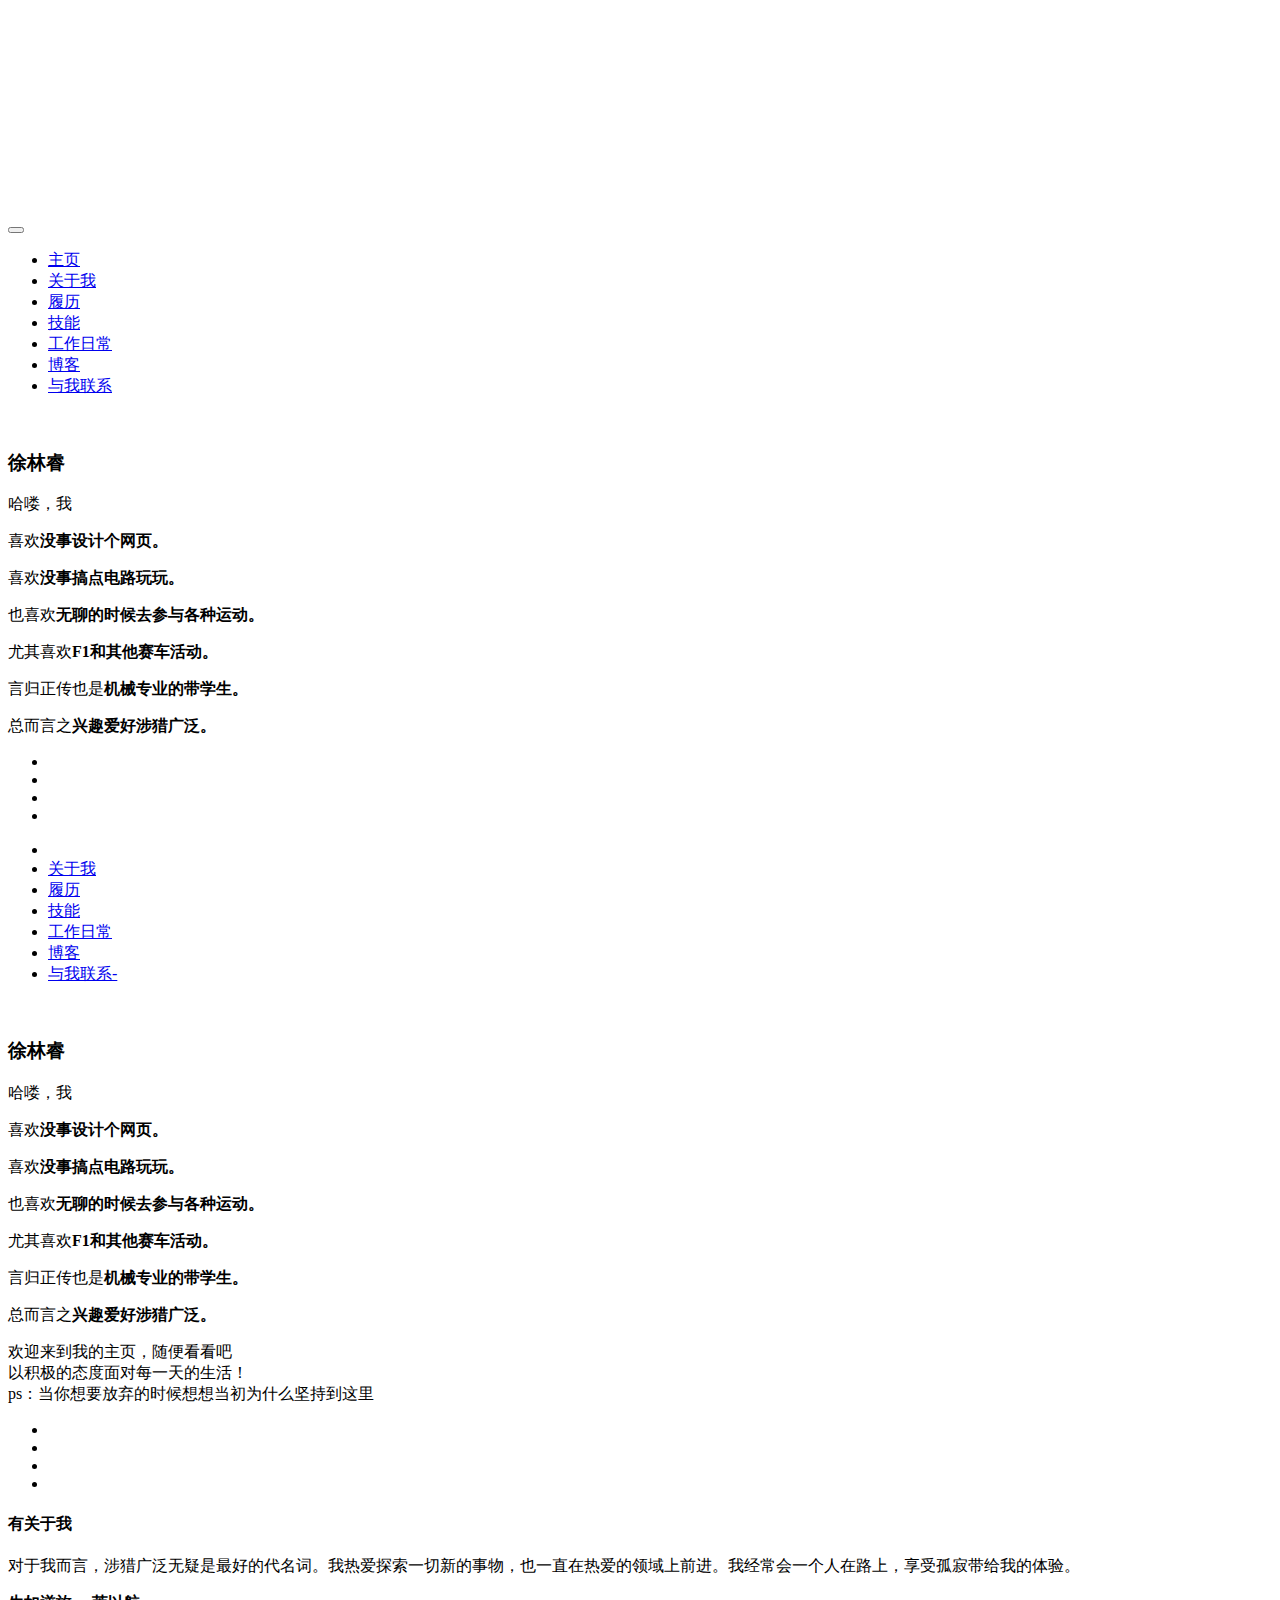
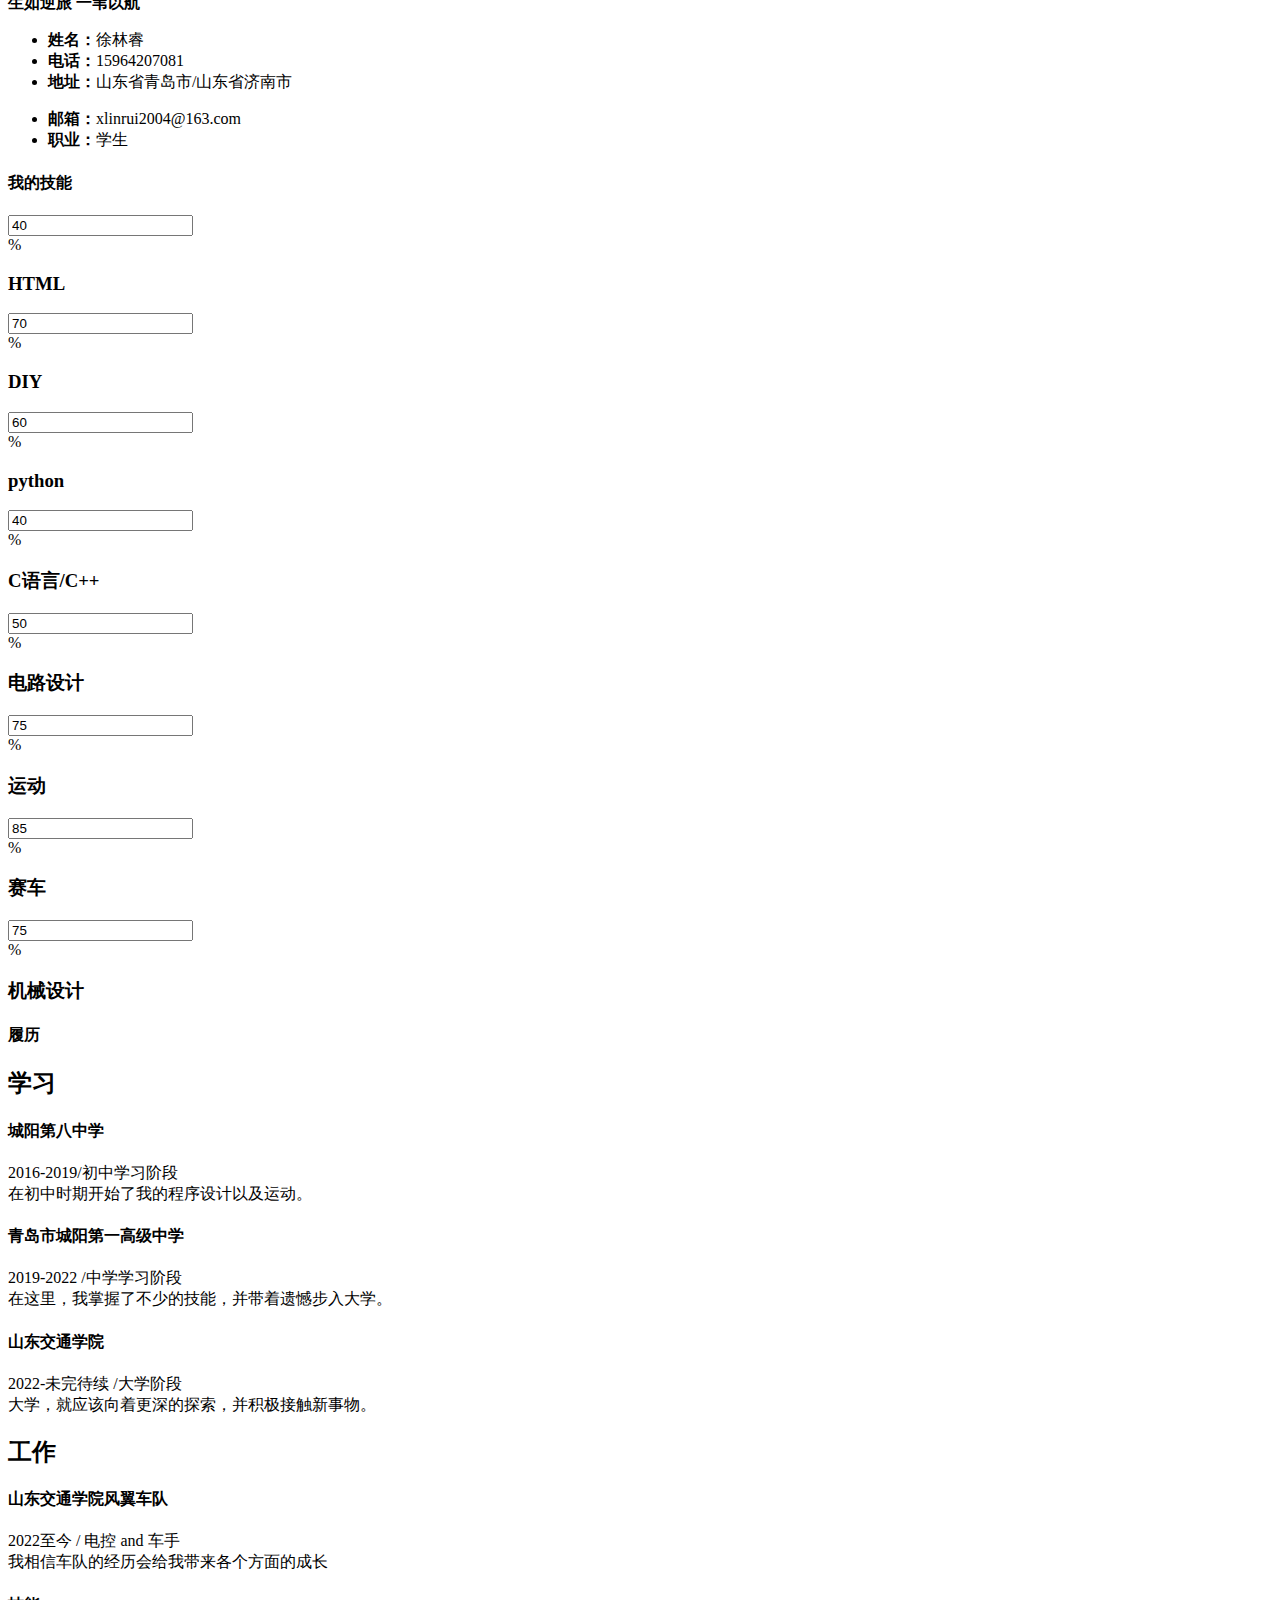
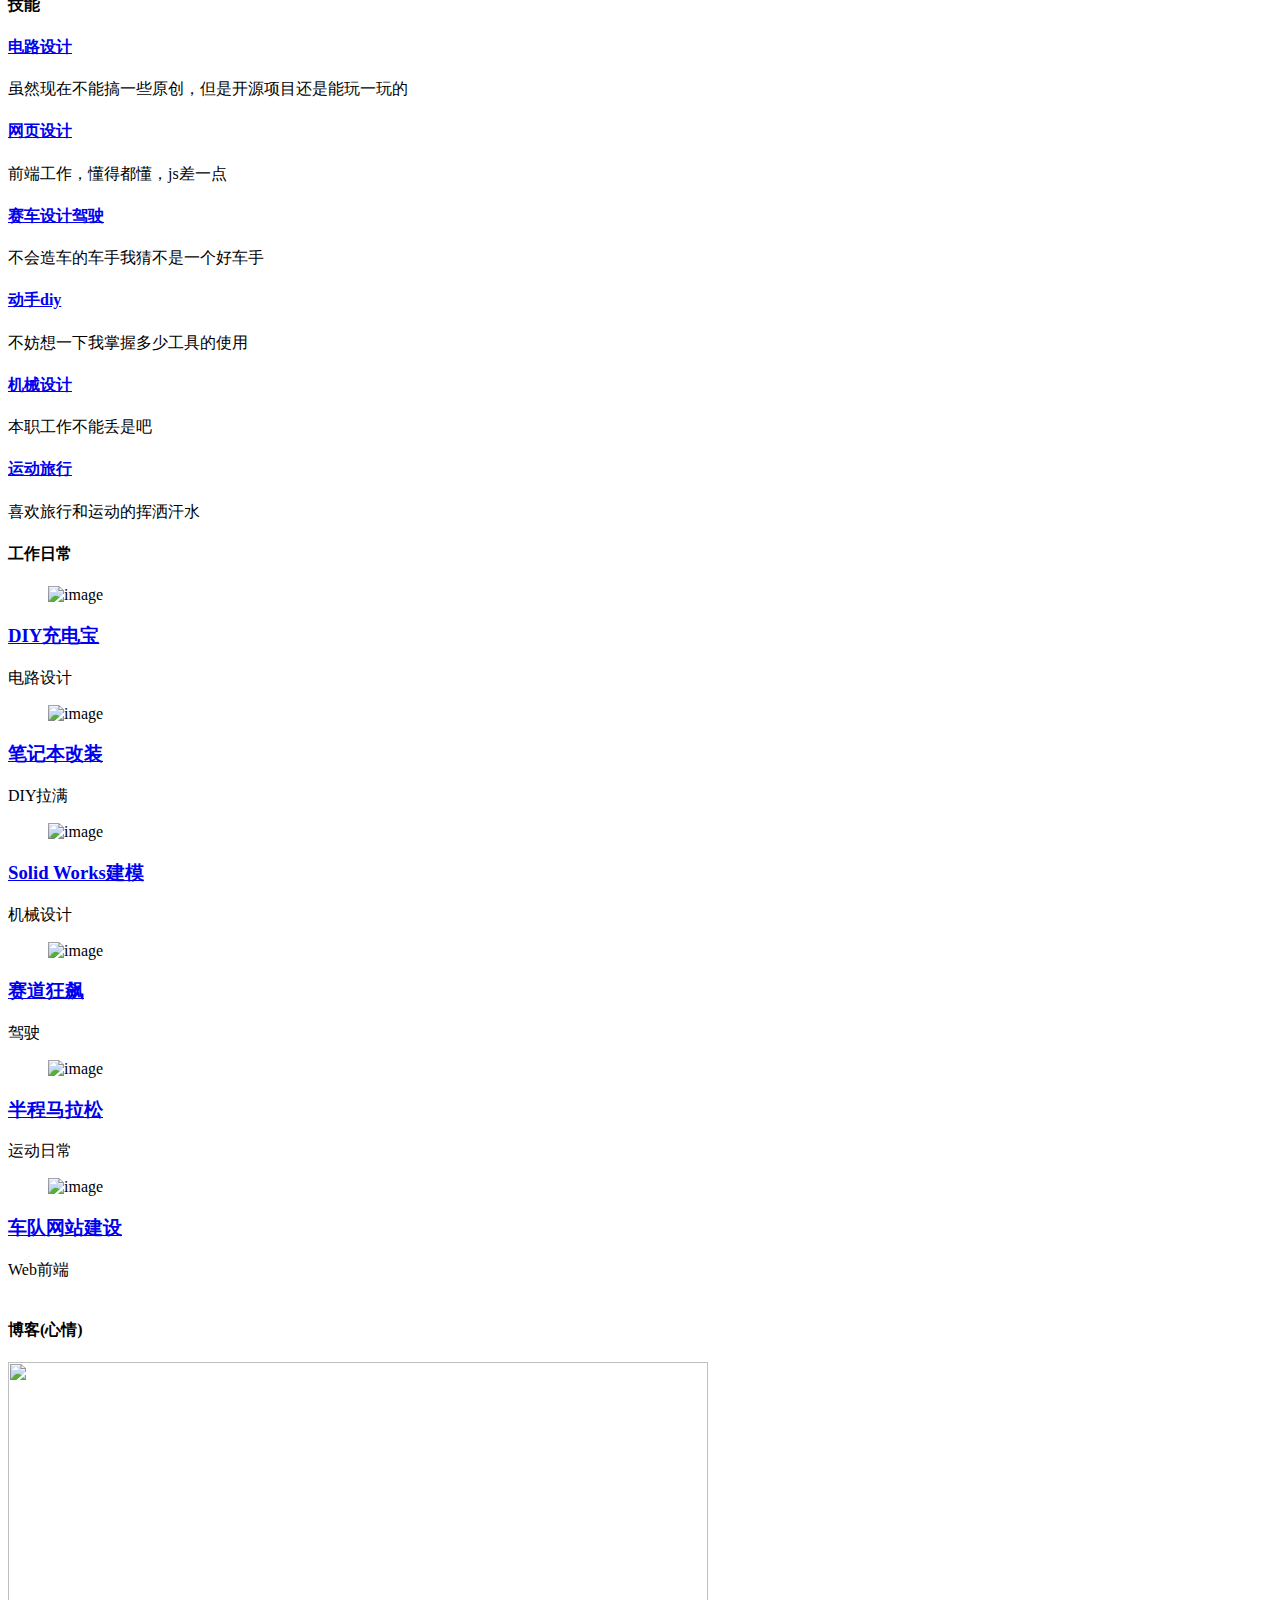
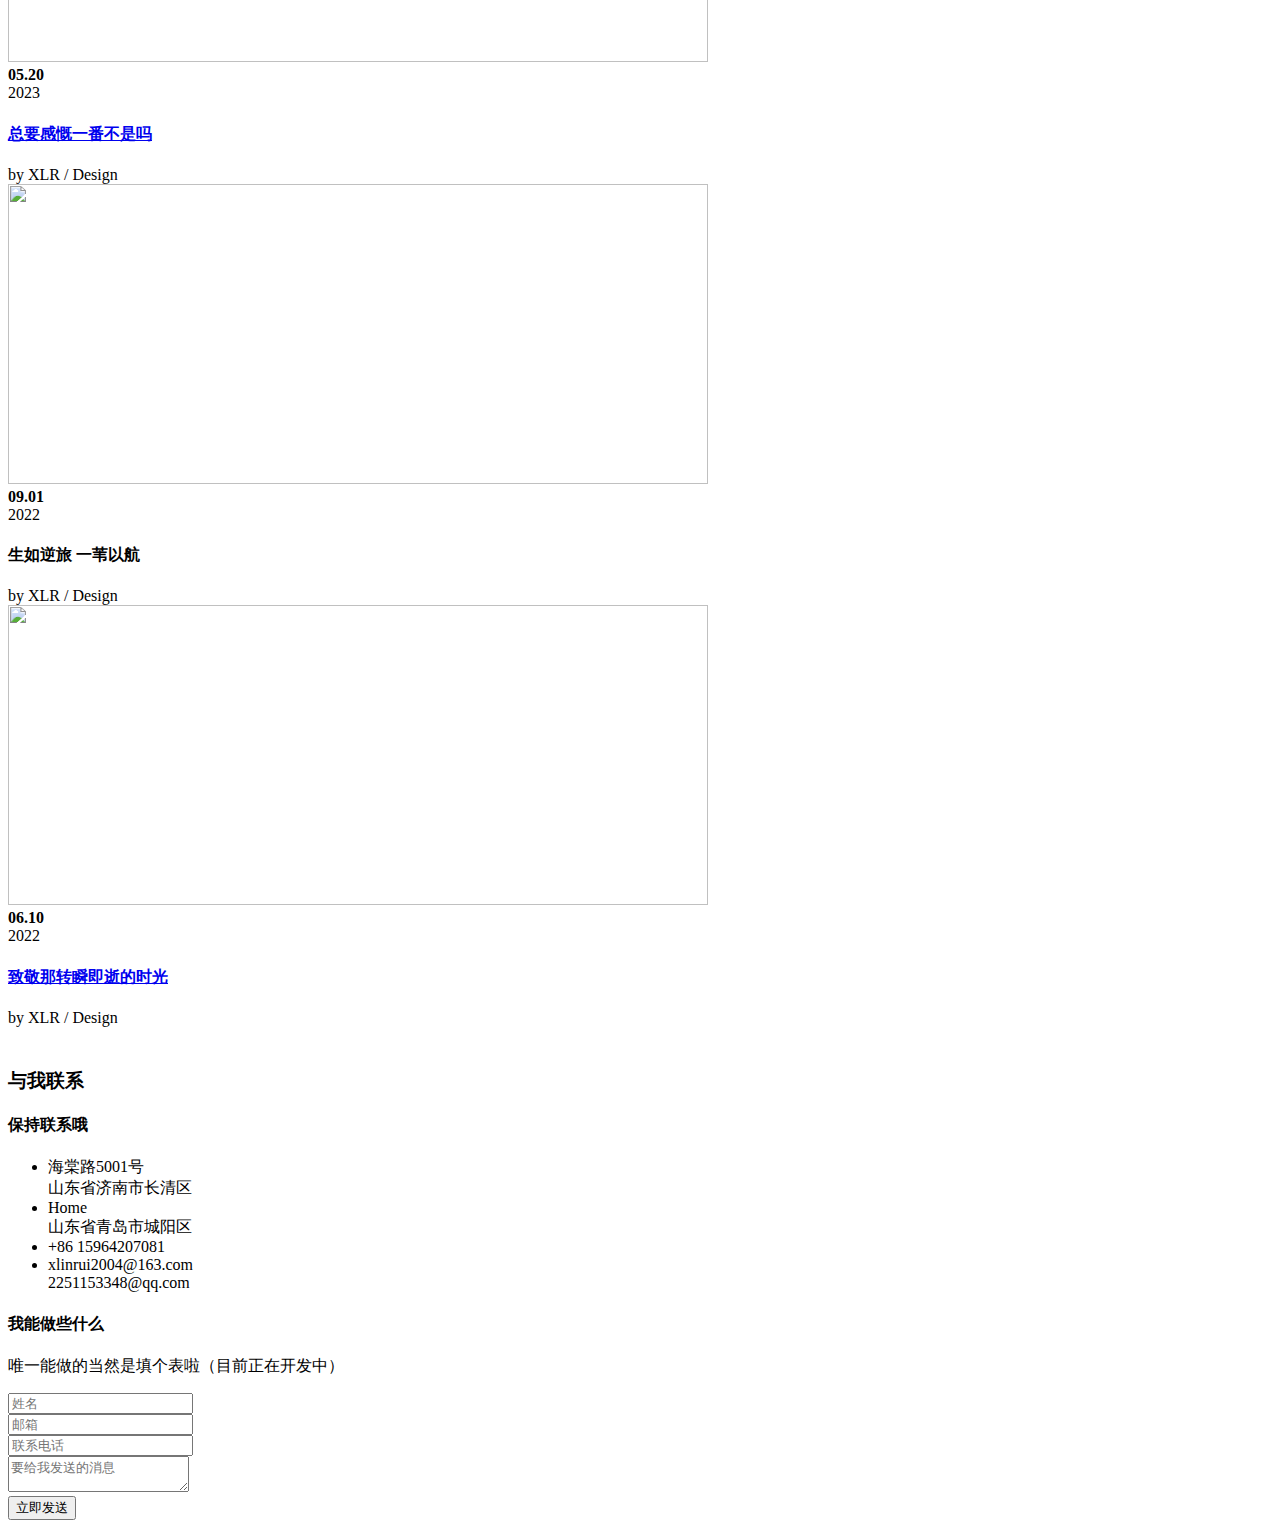
==== index.html @ 04014393 "Add files via upload" ====
<!DOCTYPE html><!--定义文件类型-->
<html lang="en">
<head>
<meta charset="utf-8">
<title>Welcome</title>
<!-- Stylesheets -->
<link href="css/bootstrap.css" rel="stylesheet">
<link href="css/style.css" rel="stylesheet">
<link href="css/responsive.css" rel="stylesheet">

<!--Favicon-->
<link rel="shortcut icon" href="images/favicon.png" type="image/x-icon">
<link rel="icon" href="images/favicon.png" type="image/x-icon">
<!-- Responsive -->
<meta http-equiv="X-UA-Compatible" content="IE=edge">
<meta name="viewport" content="width=device-width, initial-scale=1.0, maximum-scale=1.0, user-scalable=0">
<!--[if lt IE 9]><script src="js/html5shiv.js"></script><![endif]-->
<!--[if lt IE 9]><script src="js/respond.js"></script><![endif]-->
</head>

<body>

<div class="page-wrapper default-version">
 	
    <!-- Preloader -->
    <div class="preloader"></div>

    <div class="page-background">
        <div class="image-1"><img src="images/icons/shape/icon-1.png" alt=""></div>
        <div class="image-7"><img src="images/icons/shape/icon-7.png" alt=""></div>
        <canvas id="canvas"></canvas>
    </div>
    
    <!-- Mobile menu -->
    <div class="mobile-menu">
        <div class="container">
            <!--Nav Outer-->
            <div class="nav-outer clearfix">
                <div class="logo"><a href="index.html"><img src="images/logo.png" alt=""></a></div>
                <!-- Main Menu -->
                <nav class="main-menu">
                    <div class="navbar-header">
                        <!-- Toggle Button -->      
                        <button type="button" class="navbar-toggle" data-toggle="collapse" data-target=".navbar-collapse">
                            <span class="icon-bar"></span>
                            <span class="icon-bar"></span>
                            <span class="icon-bar"></span>
                        </button>
                    </div>
                    
                    <div class="navbar-collapse collapse scroll-nav clearfix">
                        <ul class="navigation clearfix">
                            
                            <li class="current"><a href="#home">主页</a></li>
                            <li><a href="#about">关于我</a></li>
                            <li><a href="#resume">履历</a></li>
                            <li><a href="#services">技能</a></li>
                            <li><a href="#work">工作日常</a></li>
                            <li><a href="#blog">博客</a></li>
                            <li><a href="#contact">与我联系</a></li>

                         </ul>
                    </div>
                </nav>
                <!-- Main Menu End-->                        
            </div>
            <!--Nav Outer End-->            
        </div>
    </div>
 	
    <div class="card-outer">
        <div class="scroll-box">
            <div class="container" data-animation-in="fadeInLeft" data-animation-out="fadeOutLeft">
                <div class="card-wrapper">
                    <div class="author-info" style="background-image:url(images/background/3.jpg)">
                        <div class="image"><img src="images/resource/user.jpg" alt=""></div>
                        <div class="author">
                            <h3>徐林睿</h3>
                            <div class="designation">
                                哈喽，我
                                <div class="typing-title">
                                    <p>喜欢<strong>没事设计个网页。</strong></p>
                                    <p>喜欢<strong>没事搞点电路玩玩。</strong></p>
                                    <p>也喜欢<strong>无聊的时候去参与各种运动。</strong></p>
									<p>尤其喜欢<strong>F1和其他赛车活动。</strong></p>
									<p>言归正传也是<strong>机械专业的带学生。</strong></p>
									<p>总而言之<strong>兴趣爱好涉猎广泛。</strong></p>
                                </div>
                                <span class="typed-title"></span>
                            </div>
                        </div>
                        <div class="link-btn"><!--按钮-->
                            <!--按钮<a href="https://www.soujiz.com/" class="theme-btn btn-style-one">Download CV</a>-->
                        </div>
                        <ul class="social-icon-two">
							<li><a href="images/QRcode/qq.png"><img src="images/icons/qq.svg" alt=""></a></li>
                            <li><a href="images/QRcode/wechat.jpg"><img src="images/icons/wechat.svg" alt=""></a></li>
                            <li><a href="https://www.zhihu.com/people/a22511"><img src="images/icons/zhihu.svg" alt=""></a></li>
                            <li><a href="https://space.bilibili.com/385646915"><img src="images/icons/bili.svg" alt=""></a></li>
                        </ul>
                    </div>
                    <div class="card-inner-box">
                        <header class="header wow fadeInLeft" data-wow-duration="1.5s">
                            <ul class="main-menu">
                                <li class="active home"><a class="logo" href="#home"><img src="images/logo.png" alt=""></a></li>
                                <li><a href="#about"><i class="flaticon-social"></i>关于我</a></li>
                                <li><a href="#resume"><i class="flaticon-curriculum"></i>履历</a></li>
                                <li><a href="#services"><i class="flaticon-layers-1"></i>技能</a></li>
                                <li><a href="#work"><i class="flaticon-tools"></i>工作日常</a></li>
                                <li><a href="#blog"><i class="flaticon-blog"></i>博客</a></li>
                                <li><a href="#contact"><i class="flaticon-send-mail"></i>与我联系-</a></li>
                            </ul>
                        </header>

                        <!-- 第一页 -->
                        <div class="card-home card-item active" id="home" style="background-image:url(images/background/1.jpg)">

                            <div class="card-inner wow fadeInUp" data-wow-duration="2s">
                                <div class="image"><img src="images/resource/user.jpg" alt=""></div>
                                <div class="author">
                                    <h3>徐林睿</h3><!--姓名-->
                                    <div class="designation">
                                        哈喽，我
                                        <div class="typing-title"><!--第一页的显示形式：一个个显示后再删除显示下一个，循环播放-->
                                            <p>喜欢<strong>没事设计个网页。</strong></p>
                                    		<p>喜欢<strong>没事搞点电路玩玩。</strong></p>
                                    		<p>也喜欢<strong>无聊的时候去参与各种运动。</strong></p>
											<p>尤其喜欢<strong>F1和其他赛车活动。</strong></p>
											<p>言归正传也是<strong>机械专业的带学生。</strong></p>
											<p>总而言之<strong>兴趣爱好涉猎广泛。</strong></p>
                                        </div>
                                        <span class="typed-title"></span>
                                    </div>
                                </div>
                                <div class="text">欢迎来到我的主页，随便看看吧</div><!--主页显示的内容-->
								<div class="text">以积极的态度面对每一天的生活！<br>ps：当你想要放弃的时候想想当初为什么坚持到这里</div><!--主页显示的内容-->
                                <div class="link-btn"><!--俩按钮-->
                                    <!--<a href="#" class="theme-btn btn-style-one">Download CV</a>-->
                                    <!--<a href="#" class="theme-btn btn-style-two">Hire Me</a>--><!--需要的时候再放出来-->
                                </div>
                                <ul class="social-icon-two">
                                    <li><a href="images/QRcode/qq.png"><img src="images/icons/qq.svg" alt=""></a></li>
                                    <li><a href="images/QRcode/wechat.jpg"><img src="images/icons/wechat.svg" alt=""></a></li>
                                    <li><a href="https://www.zhihu.com/people/a22511"><img src="images/icons/zhihu.svg" alt=""></a></li>
                                    <li><a href="https://space.bilibili.com/385646915"><img src="images/icons/bili.svg" alt=""></a></li>
                                </ul>
                            </div>
                            
                        </div>
                        <!-- end item -->

                        <!-- card item   关于我-->
                        <div class="card-about card-item" id="about" style="background-image:url(images/background/2.jpg)">
                            <div class="card-inner">
                                <h4 class="title">有关于我</h4><!--关于页面-->
                                <div class="text">对于我而言，涉猎广泛无疑是最好的代名词。我热爱探索一切新的事物，也一直在热爱的领域上前进。我经常会一个人在路上，享受孤寂带给我的体验。</div>
								<p><strong>生如逆旅 一苇以航</strong></p>
                                <div class="info-list">
                                    <div class="row">
                                        <div class="col-md-6">
                                            <ul class="list-style-one"><!--个人基本信息-->
                                                <li><strong>姓名：</strong>徐林睿</li>
                                                <li><strong>电话：</strong>15964207081</li>
                                                <li><strong>地址：</strong>山东省青岛市/山东省济南市</li>
                                            </ul>
                                        </div>
                                        <div class="col-md-6">
                                            <ul class="list-style-one">
                                                <li><strong>邮箱：</strong>xlinrui2004@163.com</li>
                                                <li><strong>职业：</strong>学生</li>
                                            </ul>
                                        </div>
                                    </div>
                                </div>                                    
                                <h4 class="title">我的技能</h4><!--技能百分比图-->
                                <div class="row">
                                    <!-- 百分比图1 -->
                                    <div class="skill-block col-md-3 col-sm-4 col-xs-6">
                                        <div class="inner-box">
                                            <div class="graph-outer">
                                                <input type="text" class="dial" data-fgColor="#9147ff" data-bgColor="#f5f5f5" data-width="90" data-height="90" data-linecap="normal"  value="40">
                                                <div class="inner-text count-box"><span class="count-text" data-stop="40" data-speed="2000"></span>%</div>
                                            </div>
                                            <h3>HTML</h3>
                                        </div>
                                    </div>

                                    <!-- 百分比2 -->
                                    <div class="skill-block col-md-3 col-sm-4 col-xs-6">
                                        <div class="inner-box">
                                            <div class="graph-outer">
                                                <input type="text" class="dial" data-fgColor="#ff5e7e" data-bgColor="#f5f5f5" data-width="90" data-height="90" data-linecap="normal"  value="70">
                                                <div class="inner-text count-box"><span class="count-text" data-stop="70" data-speed="2000"></span>%</div>
                                            </div>
                                            <h3>DIY</h3>
                                        </div>
                                    </div>

                                    <!-- 百分比3 -->
                                    <div class="skill-block col-md-3 col-sm-4 col-xs-6">
                                        <div class="inner-box">
                                            <div class="graph-outer">
                                                <input type="text" class="dial" data-fgColor="#00BFFF" data-bgColor="#f5f5f5" data-width="90" data-height="90" data-linecap="normal"  value="60">
                                                <div class="inner-text count-box"><span class="count-text" data-stop="60" data-speed="2000"></span>%</div>
                                            </div>
                                            <h3>python</h3>
                                        </div>
                                    </div>
									
									<!-- 百分比4 -->
									<div class="skill-block col-md-3 col-sm-4 col-xs-6">
                                        <div class="inner-box">
                                            <div class="graph-outer">
                                                <input type="text" class="dial" data-fgColor="#ADFF2F" data-bgColor="#f5f5f5" data-width="90" data-height="90" data-linecap="normal"  value="40">
                                                <div class="inner-text count-box"><span class="count-text" data-stop="40" data-speed="2000"></span>%</div>
                                            </div>
                                            <h3>C语言/C++</h3>
                                        </div>
                                    </div>
									
									
									<!-- 百分比5 -->
									<div class="skill-block col-md-3 col-sm-4 col-xs-6">
                                        <div class="inner-box">
                                            <div class="graph-outer">
                                                <input type="text" class="dial" data-fgColor="#EE82EE" data-bgColor="#f5f5f5" data-width="90" data-height="90" data-linecap="normal"  value="50">
                                                <div class="inner-text count-box"><span class="count-text" data-stop="50" data-speed="2000"></span>%</div>
                                            </div>
                                            <h3>电路设计</h3>
                                        </div>
                                    </div>
									
									<!-- 百分比6 -->
									<div class="skill-block col-md-3 col-sm-4 col-xs-6">
                                        <div class="inner-box">
                                            <div class="graph-outer">
                                                <input type="text" class="dial" data-fgColor="#808080" data-bgColor="#f5f5f5" data-width="90" data-height="90" data-linecap="normal"  value="75">
                                                <div class="inner-text count-box"><span class="count-text" data-stop="75" data-speed="2000"></span>%</div>
                                            </div>
                                            <h3>运动</h3>
                                        </div>
                                    </div>
									
									<!-- 百分比7 -->
									<div class="skill-block col-md-3 col-sm-4 col-xs-6">
                                        <div class="inner-box">
                                            <div class="graph-outer">
                                                <input type="text" class="dial" data-fgColor="#ffc713" data-bgColor="#f5f5f5" data-width="90" data-height="90" data-linecap="normal"  value="85">
                                                <div class="inner-text count-box"><span class="count-text" data-stop="85" data-speed="2000"></span>%</div>
                                            </div>
                                            <h3>赛车</h3>
                                        </div>
                                    </div>
									
                                    <!-- 百分比8 -->
                                    <div class="skill-block col-md-3 col-sm-4 col-xs-6">
                                        <div class="inner-box">
                                            <div class="graph-outer">
                                                <input type="text" class="dial" data-fgColor="#51dbc3" data-bgColor="#f5f5f5" data-width="90" data-height="90" data-linecap="normal"  value="75">
                                                <div class="inner-text count-box"><span class="count-text" data-stop="75" data-speed="2000"></span>%</div>
                                            </div>
                                            <h3>机械设计</h3>
                                        </div>
                                    </div>
                                </div>
                                        
                            </div>
                        </div>
                        <!-- end item -->

                        <!-- card item --><!--履历-->
                        <div class="card-resume card-item" id="resume" style="background-image:url(images/background/2.jpg)">
                            <div class="card-inner">
                                <h4 class="title">履历</h4><!--标题-->
                                <div class="row clearfix">
                                    <!--Column-->
                                    <div class="timeline-column col-md-6 col-sm-12 col-xs-12">
                                        <div class="inner">
                                            <div class="col-header"><div class="icon-box"><div class="icon-inner"><div class="icon"><span class="flaticon-book"></span></div></div></div> <h2>学习</h2></div>
                                            
                                            <!--Timeline Block--><!--时间线1-->
                                            <div class="timeline-block">
                                                <div class="inner-box">
                                                    <h4>城阳第八中学</h4>
                                                    <div class="date"><span>2016-2019</span>/初中学习阶段</div>
                                                    <div class="text">在初中时期开始了我的程序设计以及运动。</div>
                                                </div>
                                            </div>

                                            <!--Timeline Block--><!--时间线2-->
                                            <div class="timeline-block">
                                                <div class="inner-box">
                                                    <h4>青岛市城阳第一高级中学</h4>
                                                    <div class="date"><span>2019-2022</span> /中学学习阶段</div>
                                                    <div class="text">在这里，我掌握了不少的技能，并带着遗憾步入大学。</div>
                                                </div>
                                            </div>

                                            <!--Timeline Block--><!--时间线3-->
                                            <div class="timeline-block">
                                                <div class="inner-box">
                                                    <h4>山东交通学院</h4>
                                                    <div class="date"><span>2022-未完待续</span> /大学阶段</div>
                                                    <div class="text">大学，就应该向着更深的探索，并积极接触新事物。</div>
                                                </div>
                                            </div>
                                            
                                        </div>
                                    </div>
                                    
                                    <!--Column-->
                                    <div class="timeline-column col-md-6 col-sm-12 col-xs-12">
                                        <div class="inner">
                                            <div class="col-header"><div class="icon-box"><div class="icon-inner"><div class="icon"><span class="flaticon-case"></span></div></div></div> <h2>工作</h2></div>
                                            
                                            <!--Timeline Block--><!--工作时间线-->
                                            <div class="timeline-block">
                                                <div class="inner-box">
                                                    <h4>山东交通学院风翼车队</h4>
                                                    <div class="date"><span>2022至今</span>  / 电控 and 车手</div>
                                                    <div class="text">我相信车队的经历会给我带来各个方面的成长 </div>
                                                </div>
                                            </div>
											<!--
                                            <div class="timeline-block">
                                                <div class="inner-box">
                                                    <h4>Senior UI/UX Designer</h4>
                                                    <div class="date"><span>2012-2014 </span> / Facebook inc.</div>
                                                    <div class="text">Exceptur sint occaecat cupidatat non proident sunt culpa. </div>
                                                </div>
                                            </div>

                                            <div class="timeline-block">
                                                <div class="inner-box">
                                                    <h4>Junior UI/UX Designer</h4>
                                                    <div class="date"><span>2006-2011 </span>  / airbnb inc.</div>
                                                    <div class="text">Exceptur sint occaecat cupidatat non proident sunt culpa. </div>
                                                </div>
                                            </div>
											-->

                                        </div>
                                    </div>
                                    
                                </div>
                            </div>
                        </div>
                        <!-- end item -->
						
                        <!-- card item --><!--掌握的技能-->
                        <div class="card-services card-item" id="services" style="background-image:url(images/background/2.jpg)">
                            <div class="card-inner">
                                <h4 class="title">技能</h4>
                                <div class="row">
                                    <div class="services-block col-md-6">
                                        <div class="inner-box">
                                            <div class="icon-box"><span class="icon flaticon-pen-tool"></span></div>
                                            <h4><a href="blog-single.html">电路设计</a></h4>
                                            <div class="text">虽然现在不能搞一些原创，但是开源项目还是能玩一玩的</div>
                                        </div> 
                                    </div>
                                    <div class="services-block col-md-6">
                                        <div class="inner-box">
                                            <div class="icon-box"><span class="icon flaticon-folder"></span></div>
                                            <h4><a href="blog-single.html">网页设计</a></h4>
                                            <div class="text">前端工作，懂得都懂，js差一点</div>
                                        </div> 
                                    </div>
                                    <div class="services-block col-md-6">
                                        <div class="inner-box">
                                            <div class="icon-box"><span class="icon flaticon-computer"></span></div>
                                            <h4><a href="blog-single.html">赛车设计驾驶</a></h4>
                                            <div class="text">不会造车的车手我猜不是一个好车手</div>
                                        </div> 
                                    </div>
                                    <div class="services-block col-md-6">
                                        <div class="inner-box">
                                            <div class="icon-box"><span class="icon flaticon-layers-1"></span></div>
                                            <h4><a href="blog-single.html">动手diy</a></h4>
                                            <div class="text">不妨想一下我掌握多少工具的使用</div>
                                        </div> 
                                    </div>
                                    <div class="services-block col-md-6">
                                        <div class="inner-box">
                                            <div class="icon-box"><span class="icon flaticon-web-design"></span></div>
                                            <h4><a href="blog-single.html">机械设计</a></h4>
                                            <div class="text">本职工作不能丢是吧 </div>
                                        </div> 
                                    </div>
                                    <div class="services-block col-md-6">
                                        <div class="inner-box">
                                            <div class="icon-box"><span class="icon flaticon-photo-camera"></span></div>
                                            <h4><a href="blog-single.html">运动旅行</a></h4>
                                            <div class="text">喜欢旅行和运动的挥洒汗水</div>
                                        </div> 
                                    </div>
                                </div>
                            </div>
                        </div>
                        <!-- end item -->
						
                        <!-- card item --><!--工作日常-->
                        <div class="card-projects card-item" id="work" style="background-image:url(images/background/2.jpg)">
                            <div class="card-inner">
                                <h4 class="title">工作日常</h4>
                                <div class="row">
                                    <div class="projects-block col-md-6">
                                        <div class="inner-box">
                                            <figure class="image">
                                                <img src="images/gallery/1.jpg" alt="image">
                                                <div class="overlay">
                                                    <a class="lightbox-image option-btn" title="Image Caption Here" data-fancybox-group="example-gallery" href="images/gallery/1.jpg">
                                                        <i class="fa fa-search"></i>
                                                    </a>                                
                                                </div>
                                            </figure>
                                            <div class="caption-title">
                                                <h3><a href="#">DIY充电宝</a></h3>
                                                <span>电路设计</span>
                                            </div>
                                        </div>
                                    </div>
                                    <div class="projects-block col-md-6">
                                        <div class="inner-box">
                                            <figure class="image">
                                                <img src="images/gallery/2.jpg" alt="image">
                                                <div class="overlay">
                                                    <a class="lightbox-image option-btn" title="Image Caption Here" data-fancybox-group="example-gallery" href="images/gallery/2.jpg">
                                                        <i class="fa fa-search"></i>
                                                    </a>                                
                                                </div>
                                            </figure>
                                            <div class="caption-title">
                                                <h3><a href="#">笔记本改装</a></h3>
                                                <span>DIY拉满</span>
                                            </div>
                                        </div>
                                    </div>
                                    <div class="projects-block col-md-6">
                                        <div class="inner-box">
                                            <figure class="image">
                                                <img src="images/gallery/3.jpg" alt="image">
                                                <div class="overlay">
                                                    <a class="lightbox-image option-btn" title="Image Caption Here" data-fancybox-group="example-gallery" href="images/gallery/3.jpg">
                                                        <i class="fa fa-search"></i>
                                                    </a>                                
                                                </div>
                                            </figure>
                                            <div class="caption-title">
                                                <h3><a href="#">Solid Works建模</a></h3>
                                                <span>机械设计</span>
                                            </div>
                                        </div>
                                    </div>
                                    <div class="projects-block col-md-6">
                                        <div class="inner-box">
                                            <figure class="image">
                                                <img src="images/gallery/4.jpg" alt="image">
                                                <div class="overlay">
                                                    <a class="lightbox-image option-btn" title="Image Caption Here" data-fancybox-group="example-gallery" href="images/gallery/4.jpg">
                                                        <i class="fa fa-search"></i>
                                                    </a>                                
                                                </div>
                                            </figure>
                                            <div class="caption-title">
                                                <h3><a href="#">赛道狂飙</a></h3>
                                                <span>驾驶</span>
                                            </div>
                                        </div>
                                    </div>
                                    <div class="projects-block col-sm-6">
                                        <div class="inner-box">
                                            <figure class="image">
                                                <img src="images/gallery/5.jpg" alt="image">
                                                <div class="overlay">
                                                    <a class="lightbox-image option-btn" title="Image Caption Here" data-fancybox-group="example-gallery" href="images/gallery/5.jpg">
                                                        <i class="fa fa-search"></i>
                                                    </a>                                
                                                </div>
                                            </figure>
                                            <div class="caption-title">
                                                <h3><a href="#">半程马拉松</a></h3>
                                                <span>运动日常</span>
                                            </div>
                                        </div>
                                    </div>
                                    <div class="projects-block col-sm-6">
                                        <div class="inner-box">
                                            <figure class="image">
                                                <img src="images/gallery/6.png" alt="image">
                                                <div class="overlay">
                                                    <a class="lightbox-image option-btn" title="Image Caption Here" data-fancybox-group="example-gallery" href="images/gallery/6.png">
                                                        <i class="fa fa-search"></i>
                                                    </a>                                
                                                </div>
                                            </figure>
                                            <div class="caption-title">
                                                <h3><a href="#">车队网站建设</a></h3>
                                                <span>Web前端</span>
                                            </div>
                                        </div>
                                    </div>
                                </div>
                            </div>
                        </div>
                        <!-- end item -->
						
                        <!-- card item --><!--博客部分-->
                        <div class="card-blog card-item" id="blog" style="background-image:url(images/background/2.jpg)">
                            <div class="card-inner">
                                <h4 class="title"><br>博客(心情)</h4>
								
								<!--博客-->
                                <div class="news-block">
                                    <div class="inner-box">
                                        <div class="image">
                                            <img src="images/resource/blog-3.jpg" alt="" width="700" height="300">
                                            <div class="overlay">
                                                <a class="link-btn" href="blog/blog3.html">
                                                    <i class="fa fa-link"></i>
                                                </a>                                
                                            </div>
                                        </div>
                                        <div class="date"><strong>05.20</strong> <br>2023</div>
                                        <div class="lower-content">
                                            <h4><a href="blog/blog3.html">总要感慨一番不是吗</a></h4>
                                            <div class="post-meta">by XLR  /  <span>Design</span></div>
                                        </div>
                                    </div>
                                </div>
								
								<!--博客-->
                                <div class="news-block">
                                    <div class="inner-box">
                                        <div class="image">
                                            <img src="images/resource/blog-2.jpg" alt="" width="700" height="300">
                                            <div class="overlay">
                                                <a class="link-btn" href="blog/blog2.html">
                                                    <i class="fa fa-link"></i>
                                                </a>                                
                                            </div>
                                        </div>
                                        <div class="date"><strong>09.01</strong> <br>2022</div>
                                        <div class="lower-content">
                                            <h4><a href="blog/blog2.html"></a>生如逆旅 一苇以航</h4>
                                            <div class="post-meta">by XLR  /  <span>Design</span></div>
                                        </div>
                                    </div>
                                </div>
								
								<!--博客-->
                                <div class="news-block">
                                    <div class="inner-box">
                                        <div class="image">
                                            <img src="images/resource/blog-1.jpg" alt="" width="700" height="300">
                                            <div class="overlay">
                                                <a class="link-btn" href="blog/blog1.html">
                                                    <i class="fa fa-link"></i>
                                                </a>                                
                                            </div>
                                        </div>
                                        <div class="date"><strong>06.10</strong> <br>2022</div>
                                        <div class="lower-content">
                                            <h4><a href="blog/blog1.html">致敬那转瞬即逝的时光</a></h4>
                                            <div class="post-meta">by XLR  /  <span>Design</span></div>
                                        </div>
                                    </div>
                                </div>
								
                            </div>
                        </div>
                        <!-- end item -->
                        <!-- card item -->
                        <div class="card-contact card-item" id="contact" style="background-image:url(images/background/2.jpg)">
                            <div class="card-inner">
                                <h3 class="title"><br>与我联系</h3>
                                <h4>保持联系哦</h4>
                                <div class="row clearfix">
                                    <div class="col-md-6">
                                        <ul class="list-style-two">
                                            <li><span class="icon flaticon-signs"></span>海棠路5001号<br>山东省济南市长清区</li>
											<li><span class="icon flaticon-signs"></span>Home<br>山东省青岛市城阳区</li>
                                            <li><span class="icon flaticon-smartphone"></span>+86 15964207081<br><!--此处可以再加一个电话--></li>
                                            <li><span class="icon flaticon-note-1"></span>xlinrui2004@163.com<br>2251153348@qq.com</li>
                                        </ul>
                                    </div>
                                    <div class="col-md-6">
                                        <div class="map-section">
                                            <div class="home-google-map">
                                                <div 
                                                    class="google-map" 
                                                    id="contact-google-map" 
                                                    data-map-lat="40.700843" 
                                                    data-map-lng="-74.004012" 
                                                    data-icon-path="images/icons/map-marker.png"
                                                    data-map-title="Chester"
                                                    data-map-zoom="11" >
                                                </div>
                                            </div>
                                        </div>
                                    </div>
                                </div>
                                <h4>我能做些什么</h4>
									<p>唯一能做的当然是填个表啦（目前正在开发中）</p>
                                <!-- 联系填表 -->
                                <div class="contact-form">
                                    <!--Comment Form-->
                                    <form method="post" action="sendemail.php" id="contact-form">
                                        <div class="row clearfix">
                                            
                                            <div class="col-md-6 form-group">
                                                <input type="text" name="username" placeholder="姓名" required>
                                            </div>
                                            
                                            <div class="col-md-6 form-group">
                                                <input type="email" name="email" placeholder="邮箱" required>
                                            </div>
                                            
                                            <!--<div class="col-md-6 form-group">
                                                <input type="text" name="subject" placeholder="领域" required>
                                            </div>暂时去掉看看-->

                                            <div class="col-md-6 form-group">
                                                <input type="text" name="phone" placeholder="联系电话" required>
                                            </div>

                                            <div class="col-lg-12 col-md-12 form-group">
                                                <textarea name="message" placeholder="要给我发送的消息"></textarea>
                                            </div>
                                            
                                            <div class="col-lg-12 col-md-12 form-group">
                                                <button class="theme-btn btn-style-two" type="submit" name="submit-form">立即发送</button>
                                            </div>
                                            
                                        </div>
                                    </form>
                                        
                                </div>
                                <!--End Contact Form -->
                                        
                            </div>
                        </div>
                        <!-- end item -->

                    </div>
                </div>
                    
            </div>
        </div>
            
    </div>

</div>
<!--End pagewrapper-->


<script src="js/jquery.js"></script> 

<script src="js/bootstrap.min.js"></script>
<script src="js/jquery.mCustomScrollbar.concat.min.js"></script>
<script src="js/owl.js"></script>
<script src="js/wow.js"></script>
<script src="js/appear.js"></script>
<script src="js/jquery.fancybox.js"></script>
<script src="js/element-in-view.js"></script>
<script src="js/knob.js"></script>
<script src="js/validate.js"></script>
<script src="js/mousemoveparallax.js"></script>
<script src="js/pagenav.js"></script>
<script src="js/jquery-type.js"></script>
<script src="js/jquery.nicescroll.min.js"></script>
<script src="js/particle-alone.js"></script>
<script src="js/script.js"></script>

<!--Google Map APi Key-->
<script src="http://ditu.google.cn/maps/api/js?key=AIzaSyATY4Rxc8jNvDpsK8ZetC7JyN4PFVYGCGM"></script>
<script src="js/gmaps.js"></script>
<script src="js/map-script.js"></script>
<!--End Google Map APi-->

</body>
</html>
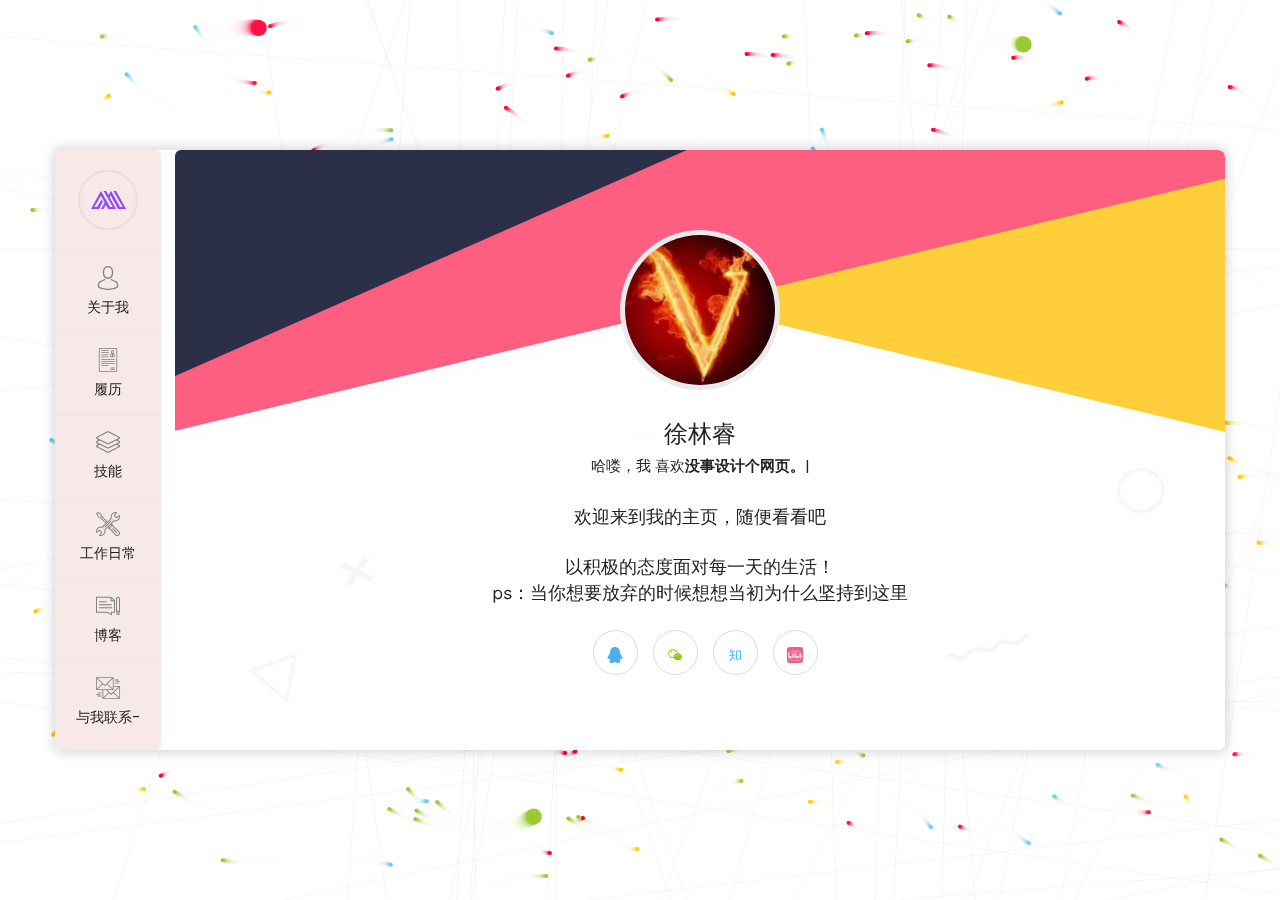
==== commit a764e842: "Add files via upload" ====
--- a/index.html
+++ b/index.html
@@ -514,6 +514,63 @@
                                 <div class="news-block">
                                     <div class="inner-box">
                                         <div class="image">
+                                            <img src="images/resource/blog-6.jpg" alt="" width="700" height="300">
+                                            <div class="overlay">
+                                                <a class="link-btn" href="blog/blog6.html">
+                                                    <i class="fa fa-link"></i>
+                                                </a>                                
+                                            </div>
+                                        </div>
+                                        <div class="date"><strong>06.05</strong> <br>2023</div>
+                                        <div class="lower-content">
+                                            <h4><a href="blog/blog6.html">每日阅读</a></h4>
+                                            <div class="post-meta">by XLR  /  <span>Design</span></div>
+                                        </div>
+                                    </div>
+                                </div>
+								
+								<!--博客-->
+                                <div class="news-block">
+                                    <div class="inner-box">
+                                        <div class="image">
+                                            <img src="images/resource/blog-5.jpg" alt="" width="700" height="300">
+                                            <div class="overlay">
+                                                <a class="link-btn" href="blog/blog5.html">
+                                                    <i class="fa fa-link"></i>
+                                                </a>                                
+                                            </div>
+                                        </div>
+                                        <div class="date"><strong>06.05</strong> <br>2023</div>
+                                        <div class="lower-content">
+                                            <h4><a href="blog/blog5.html">沉默不语</a></h4>
+                                            <div class="post-meta">by XLR  /  <span>Design</span></div>
+                                        </div>
+                                    </div>
+                                </div>
+								
+								<!--博客-->
+                                <div class="news-block">
+                                    <div class="inner-box">
+                                        <div class="image">
+                                            <img src="images/resource/blog-4.jpg" alt="" width="700" height="300">
+                                            <div class="overlay">
+                                                <a class="link-btn" href="blog/blog4.html">
+                                                    <i class="fa fa-link"></i>
+                                                </a>                                
+                                            </div>
+                                        </div>
+                                        <div class="date"><strong>06.01</strong> <br>2023</div>
+                                        <div class="lower-content">
+                                            <h4><a href="blog/blog4.html">时间</a></h4>
+                                            <div class="post-meta">by XLR  /  <span>Design</span></div>
+                                        </div>
+                                    </div>
+                                </div>
+								
+								<!--博客-->
+                                <div class="news-block">
+                                    <div class="inner-box">
+                                        <div class="image">
                                             <img src="images/resource/blog-3.jpg" alt="" width="700" height="300">
                                             <div class="overlay">
                                                 <a class="link-btn" href="blog/blog3.html">
--- a/css/style.css
+++ b/css/style.css
@@ -0,0 +1,1938 @@
+/* Mahira HTML Template*/
+
+/************ TABLE OF CONTENTS ***************
+1. Fonts
+2. Reset
+3. Global
+4. Header
+5. About
+6. Resume
+7. Services
+8. Works
+9. Blog
+10. Contact
+**********************************************/
+
+/*** 
+
+====================================================================
+	Fonts
+====================================================================
+
+ ***/
+
+@import url('https://fonts.googleapis.com/css?family=Poppins:400,500,600,700,800|Work+Sans:400,500,700');
+
+/*font-family: 'Poppins', sans-serif;
+font-family: 'Work Sans', sans-serif;*/
+
+@import url('font-awesome.css');
+@import url('flaticon.css');
+@import url('animate.css');
+@import url('owl.css');
+@import url('jquery-ui.css');
+@import url('jquery.fancybox.min.css');
+@import url('jquery.mCustomScrollbar.min.css');
+@import url('custom-animate.css');
+@import url('multi-scroll.css');
+
+/*** 
+
+====================================================================
+	Reset
+====================================================================
+
+ ***/
+
+* {
+	margin:0px;
+	padding:0px;
+	border:none;
+	outline:none;
+}
+
+/*** 
+
+====================================================================
+	Global Settings
+====================================================================
+
+ ***/
+
+body {
+	font-size:15px;
+	color:#777777;
+	line-height:1.7em;
+	font-weight:400;
+	background:#ffffff;
+	-webkit-font-smoothing: antialiased;
+	-moz-font-smoothing: antialiased;
+	font-family: 'Work Sans', sans-serif;
+}
+
+a{
+	text-decoration:none;
+	cursor:pointer;
+	color:#fc6183;
+}
+
+a:hover,a:focus,a:visited{
+	text-decoration:none;
+	outline:none;
+}
+
+h1,h2,h3,h4,h5,h6 {
+	position:relative;
+	font-weight:normal;
+	background:none;
+	margin:0px;
+	line-height:1.6em;
+	font-family: 'Poppins', sans-serif;
+}
+
+textarea{
+	overflow:hidden;
+}
+
+p{
+	font-size: 14px;
+	position:relative;
+	line-height:1.8em;	
+	margin-bottom: 0;
+	color: #777777;
+}
+
+::-webkit-input-placeholder{color: inherit;}
+::-moz-input-placeholder{color: inherit;}
+::-ms-input-placeholder{color: inherit;}
+
+.auto-container{
+	position:static;
+	max-width:1200px;
+	padding:0px 15px;
+	margin:0 auto;
+}
+
+.medium-container{
+	max-width:850px;
+}
+
+.page-wrapper{
+	position:relative;
+	margin:0 auto;
+	width:100%;
+	min-width:300px;
+	background-position: center;
+	background-repeat: repeat;
+}
+
+.page-wrapper.bg-lines{
+	background-image: url(../images/icons/line.png);
+}
+
+
+ul,li{
+	list-style:none;
+	padding:0px;
+	margin:0px;	
+}
+
+.centered{
+	text-align:center;	
+}
+
+.theme-btn{
+	display:inline-block;
+	letter-spacing: .5px;
+	transition:all 0.3s ease;
+	-moz-transition:all 0.3s ease;
+	-webkit-transition:all 0.3s ease;
+	-ms-transition:all 0.3s ease;
+	-o-transition:all 0.3s ease;
+}
+
+/*Btn Style One*/
+.btn-style-one{
+	position:relative;
+	font-size:14px;
+	line-height:22px;
+	text-align: center;
+	padding:14px 30px;
+	color:#ffffff;
+	font-weight:500;
+	text-transform: uppercase;
+	letter-spacing:.5px;
+	-webkit-border-radius: 40px;
+	-moz-border-radius: 40px;
+	-ms-border-radius: 40px;
+	-o-border-radius: 40px;
+	border-radius: 40px;
+	background: #9147ff;
+}
+
+.btn-style-one:hover{
+	color: #fff;
+	background: #222;
+}
+
+/*Btn Style two*/
+.btn-style-two{
+	position:relative;
+	font-size:14px;
+	line-height:22px;
+	text-align: center;
+	padding: 13px 30px;
+	color:#222;
+	font-weight:500;
+	text-transform: uppercase;
+	letter-spacing:.5px;
+	-webkit-border-radius: 40px;
+	-moz-border-radius: 40px;
+	-ms-border-radius: 40px;
+	-o-border-radius: 40px;
+	border-radius: 40px;
+	background: transparent;
+	border: 1px solid #d9d9d9;
+}
+
+.btn-style-two:hover{
+	color: #ffffff;
+	background: #9147ff;
+	border-color: #9147ff;
+}
+
+
+/*Social Icon One*/
+
+.social-icon-one{
+	position:relative;
+}
+
+.social-icon-one li{
+	position:relative;
+	margin-left:10px;
+	display:inline-block;
+}
+
+.social-icon-one li a{
+	font-size:14px;
+	color:#111111;
+}
+
+.social-icon-one li a:hover{
+	color:#1d1d1d;
+}
+
+/*Social Icon two*/
+
+.social-icon-two{
+	position:relative;
+}
+
+.social-icon-two li{
+	position:relative;
+	margin-left:10px;
+	display:inline-block;
+}
+
+.social-icon-two li a{
+	font-size:14px;
+	color: #848484;
+	height:  45px;
+	width:  45px;
+	text-align:  center;
+	line-height:  45px;
+	border: 1px solid #dbdbdb;
+	display:  inline-block;
+	border-radius: 50%;
+	transition: .5s ease;
+}
+
+.social-icon-two li a:hover{
+	color:#fff;
+	background-color: #9147ff;
+}
+
+.theme_color{
+	color:#fc6183;	
+}
+
+.preloader{
+	position:fixed;
+	left:0px;
+	top:0px;
+	width:100%;
+	height:100%;
+	z-index:999999;
+	background-color:#ffffff;
+	background-position:center center;
+	background-repeat:no-repeat;
+	background-image:url(../images/icons/preloader.svg);
+}
+
+img{
+	display:inline-block;
+	max-width:100%;
+	height:auto;	
+}
+
+/* page background */
+.page-background {
+	position: fixed;
+    overflow: hidden;
+    top: 0;
+    left: 0;
+    width: 100%;
+    height: 100%;
+	background-image: -moz-linear-gradient( 110deg, rgb(145,71,255) 0%, rgb(121,39,245) 100%);
+    background-image: -webkit-linear-gradient( 110deg, rgb(145,71,255) 0%, rgb(121,39,245) 100%);
+    background-image: -ms-linear-gradient( 110deg, rgb(145,71,255) 0%, rgb(121,39,245) 100%);
+}
+
+.page-background .image-1 {
+	position: absolute;
+	left: 0;
+	top: 0;
+}
+
+.page-background .image-7 {
+	position: absolute;
+	right: 0;
+	bottom: 0px;
+}
+
+/* parallax container */
+
+.parallax-container {
+    position: absolute;
+    left: 0;
+    top: 0;
+    width: 100%;
+    height: 100%;
+}
+
+.parallax-container .image-2 {
+	position: absolute;
+	left: 120px;
+	top: 50%;
+}
+
+.parallax-container .image-3 {
+	position: absolute;
+	left: 50%;
+	top: 90px;
+}
+
+.parallax-container .image-4 {
+	position: absolute;
+	right: 30%;
+	top: 5px;
+}
+
+.parallax-container .image-5 {
+	position: absolute;
+	right: 150px;
+	bottom: 50%;
+}
+
+.parallax-container .image-6 {
+	position: absolute;
+	left: 30%;
+	bottom: 50px;
+}
+
+
+.card-outer {
+    position: fixed;
+    display: flex;
+    flex-direction: row;
+    flex-wrap: wrap;
+    justify-content:  center;
+    align-items:  center;
+    height:  100%;
+    width:  100%;
+    top:  0;
+    left:  0;
+}
+
+.card-outer .container {
+	position: relative;
+}
+
+
+/*** 
+
+====================================================================
+	Header
+====================================================================
+
+ ***/
+
+.header {
+	position: absolute;
+	left: 0;
+	top: 0;
+	bottom: 0;
+	background-color: #f8e9e9;
+	border-radius: 5px;
+	transition: .5s ease;
+	z-index: 99;
+	overflow: hidden;
+}
+
+.card-outer .card-inner-box.offsetleft .header {
+	border-radius: 0px;
+}
+
+.header ul {
+	text-align: center;
+}
+
+.header ul li {
+	position: relative;
+	min-width: 100px;
+	border-bottom: 1px solid #f0e2e2;
+}
+
+.header ul li:last-child {
+	border-bottom: 0px;
+}
+
+.header ul li a.logo {
+    border: 2px solid #ebdddd;
+    border-radius: 50%;
+    height: 60px;
+    width: 60px;
+    padding: 0 0;
+    line-height: 54px;
+    margin: 20px auto;
+}
+
+.header ul li.active a.logo {
+	background-color: transparent;
+}
+
+.header ul li a {
+	position: relative;
+	color: #212121;
+	padding: 15px 21px 12px;
+
+	display:  block;
+	font-size:  14px;
+	font-family:  'Poppins', sans-serif;
+	background: #f8e9e9;
+	z-index: 99;
+}
+
+.header ul li:before {
+	position: absolute;
+	content: '';
+	background-color: #9147ff;
+	height: 50px;
+	width: 50px;
+	right: 10px;
+	top: 15px;
+	transform: rotate(45deg);
+	transition:  .5s ease;
+}
+
+.header ul li.active:before {
+	right: 0;
+	z-index: 99;
+}
+
+.header ul li.home:before {
+	display: none;
+}
+
+.header ul li a i {
+	display:  block;
+	color: #838383;
+	font-size: 24px;
+	margin-bottom: 3px;
+}
+
+.header ul li.active a {
+    background: #9147ff;
+    color: #fff;
+}
+
+.header ul li.active a i {
+    color: #fff;
+}
+
+/* Mobile menu */
+
+.mobile-menu {
+    background: #fff;
+    position: fixed;
+    top: 0;
+    left: 0;
+    width: 100%;
+    z-index: 9999;
+    display: none;
+    box-shadow: 0 0 40px rgba(0, 0, 0, 0.1);
+}
+
+.mobile-menu .nav-outer {
+	position: relative;
+}
+
+.mobile-menu .logo {
+    position: absolute;
+    left: 0;
+    top: 0;
+    z-index: 99;
+    border-right: 1px solid #ececec;
+    padding: 13px 0;
+    padding-right: 24px;
+}
+
+/*** 
+
+====================================================================
+	Card item
+====================================================================
+
+ ***/
+
+.card-outer .card-wrapper {
+	background-color: #fff;
+	border-radius: 7px;
+	overflow: hidden;
+}
+
+.card-outer .card-inner-box {
+	position: relative;
+	min-height: 600px;
+	background-image: -moz-linear-gradient( 110deg, rgb(145,71,255) 0%, rgb(121,39,245) 100%);
+	background-image: -webkit-linear-gradient( 110deg, rgb(145,71,255) 0%, rgb(121,39,245) 100%);
+	background-image: -ms-linear-gradient( 110deg, rgb(145,71,255) 0%, rgb(121,39,245) 100%);
+	transition: 1s ease;
+}
+
+.card-outer .card-inner-box.offsetleft {
+	transition: .5s ease;
+	transform: translate(350px);
+}
+
+.card-item {
+    position: absolute;
+    border-radius: 6px;
+    border-top-left-radius: 0px;
+    border-bottom-left-radius: 0px;
+    top: 0;
+    left: 100px;
+    right: 0;
+    bottom: 0;
+    opacity: 0;
+    visibility: hidden;
+    z-index: 8;
+    max-width: 720px;
+}
+
+.card-inner-box.active .card-item {
+	border-top-left-radius: 0px;
+	border-bottom-left-radius: 0px;
+    background-repeat: no-repeat;
+    background-position: right center;
+}
+
+.card-item .card-inner {
+	height: 100%;
+	transition: .5s ease;
+}
+
+.card-inner-box .card-home {
+	text-align: center;
+	left: 120px;
+	background-position: center;
+	background-repeat: no-repeat;
+	background-size: cover;
+	border-radius: 6px;
+	max-width: 1050px;
+	padding-top: 80px;
+}
+
+.card-item.active {
+	opacity: 1;
+	visibility: visible;
+	z-index: 10;
+	transition: visibility 1s linear, opacity 0.5s linear;
+}
+
+.card-item.hide-item {
+	opacity: 0;
+	visibility: hidden;
+	z-index: 9;
+}
+
+.card-home .image {
+	width: 160px;
+	height: 160px;
+	margin: 0 auto;
+	margin-bottom: 25px;
+	background: #fff;
+	border-radius: 50%;
+}
+
+.card-home .image img {
+	border: 5px solid rgba(31, 53, 67, 0.10);
+	border-radius: 50%;
+}
+
+.card-home .author h3 {
+	font-weight: 500;
+	color: #222;
+}
+
+.card-home .author .designation {
+	font-family: 'Poppins', sans-serif;
+	font-size: 15px;
+	margin-bottom: 25px;
+	color: #222;
+}
+
+.card-home .text {
+	font-size: 18px;
+	max-width: 600px;
+	margin: 0 auto;
+	margin-bottom: 25px;
+	color: #222;
+}
+
+.card-home .link-btn {
+	margin-bottom: 20px;
+}
+
+.card-home .theme-btn {
+	margin: 7px 10px;
+	min-width: 180px;
+}
+
+/* author info */
+.author-info {
+	position: absolute;
+	left: 0px;
+	top: 0;
+	bottom: 0;
+	text-align: center;
+	padding: 50px 15px;
+	padding-top: 140px;
+	min-width: 350px;
+	border-bottom-left-radius: 6px;
+	border-top-left-radius: 8px;
+	background-repeat: no-repeat;
+	background-position: center;
+}
+
+.author-info .image {
+	width: 160px;
+	height: 160px;
+	border-radius: 50%;
+	margin: 0 auto;
+	margin-bottom: 35px;
+	background: #fff;
+}
+
+.author-info .image img {
+	border: 5px solid rgba(31, 53, 67, 0.10);
+	border-radius: 50%;
+}
+
+.author-info .author h3 {
+	font-weight: 500;
+	color: #222;
+}
+
+.author-info .author .designation {
+	font-family: 'Poppins', sans-serif;
+	font-size: 15px;
+	margin-bottom: 30px;
+	color: #222;
+}
+
+.author-info .text {
+	font-size: 18px;
+	max-width: 600px;
+	margin: 0 auto;
+	margin-bottom: 30px;
+	color: #222;
+}
+
+.author-info .link-btn {
+	margin-bottom: 30px;
+}
+
+.author-info .theme-btn {
+	margin: 0 10px;
+}
+
+/*** 
+
+====================================================================
+	About Us	
+====================================================================
+
+***/
+
+.card-about {
+	padding: 50px 50px;
+}
+
+.card-about .title {
+	font-size: 22px;
+	font-weight: 500;
+	color: #222;
+	margin-bottom: 20px;
+}
+
+.card-about .text {
+	position: relative;
+	margin-bottom: 20px;
+}
+
+.card-about .info-list {
+	margin-bottom: 28px;
+	padding-bottom: 20px;
+	border-bottom: 1px solid #e5e5e5;
+}
+
+.card-about .list-style-one {
+	position: relative;
+}
+
+.card-about .list-style-one li {
+	position: relative;
+	color: #848484;
+	margin-bottom: 10px;
+}
+
+.card-about .list-style-one li strong {
+	color: #222;
+}
+
+.skill-section .row{
+	margin: 0 -60px;
+}
+
+.skill-section .skill-block{
+	padding: 0 60px;
+}
+
+.skill-block{
+	position: relative;
+	margin-bottom: 30px;
+	text-align:  left;
+}
+
+.skill-block .inner-box{
+	position: relative;
+	display:  inline-block;
+}
+
+.skill-block .graph-outer{
+	position: relative;
+	left: 0;
+	top: 0;
+	text-align: center;
+	display: inline-block;
+}
+
+.skill-block .graph-outer .count-box{
+    position: absolute;
+    left: 0;
+    top: 50%;
+    width: 100%;
+    font-size: 20px;
+    color: #222222;
+    font-weight: 300;
+    line-height: 40px;
+    margin-top: -20px;
+}
+
+.skill-block h3{
+	position: relative;
+	font-size: 15px;
+	line-height: 1.2em;
+	color: #222222;
+	font-weight: 400;
+	text-align:  center;
+	font-family:  'Work Sans', sans-serif;
+	margin-top: 5px;
+}
+
+.skill-block .sub-title{
+	display: block;
+	font-size: 12px;
+	line-height: 18px;
+	color: #00aeef;
+	font-weight: 400;
+	margin-top: 3px;
+}
+
+.skill-block .text{
+	position: relative;	
+	font-size: 18px;
+	line-height: 28px;
+	color: #555555;
+	font-weight: 300;
+	margin-top: 15px;
+}
+
+
+/*** 
+
+====================================================================
+	Resume Section
+====================================================================
+
+***/
+
+.card-resume{
+	padding: 50px 50px;
+}
+
+.card-resume .title {
+    font-size: 22px;
+    font-weight: 500;
+    color: #222;
+    margin-bottom: 15px;
+    padding-bottom: 10px;
+    border-bottom: 1px solid #e5e5e5;
+    margin-top: -9px;
+}
+
+.card-resume .timeline-column{
+	position:relative;
+	margin-bottom: 40px;
+}
+
+.card-resume .timeline-column .inner{
+	position:relative;
+	padding-left: 13px;
+	padding-bottom:2px;
+}
+
+.card-resume .timeline-column .inner:before{
+	content:'';
+	position:absolute;
+	left: 12px;
+	top: 60px;
+	border-left:1px solid #d0d0d0;
+	bottom: 0;
+}
+
+.card-resume .timeline-column .col-header{
+	position:relative;
+	padding-left: 22px;
+	margin-bottom: 5px;
+}
+
+.card-resume .timeline-column .col-header h2{
+	position:relative;
+	font-size: 18px;
+	color: #222;
+	font-weight: 500;
+	text-transform:capitalize;
+	line-height:42px;
+}
+
+.dark-layout .card-resume .timeline-column .col-header h2{
+	color:#ffffff;
+}
+
+.card-resume .timeline-column .col-header .icon-box{
+	position:absolute;
+	left: -26px;
+	top: -4px;
+}
+
+.card-resume .timeline-column .col-header .icon-box .icon-inner{
+	position:relative;
+	width:52px;
+	height:52px;	
+}
+
+.dark-layout .card-resume .timeline-column .col-header .icon-box .icon{
+	color:#1e1e1e;	
+}
+
+
+.card-resume .timeline-column .col-header .icon-box .icon{
+	position:relative;
+	display:block;
+	width:52px;
+	height:52px;
+	text-align:center;
+	color:#9147ff;
+	font-size:24px;
+	line-height:52px;
+	z-index:1;
+}
+
+.card-resume .timeline-column .timeline-block{
+	position:relative;
+	margin-bottom: 28px;
+}
+
+.card-resume .timeline-column .timeline-block:last-child{
+	margin-bottom:0px;	
+}
+
+.card-resume .timeline-column .timeline-block .inner-box{
+	position:relative;
+	padding-left:30px;
+}
+
+.card-resume .timeline-column .timeline-block .date{
+	position:relative;
+	display:inline-block;
+	margin-bottom: 9px;
+	line-height:24px;
+	font-size:14px;
+	color:#222;
+	font-weight:400;
+	font-family: 'Poppins', sans-serif;
+}
+
+.card-resume .timeline-column .timeline-block .date span {
+	color: #9147ff;
+}
+
+.card-resume .timeline-column .timeline-block h4{
+	position: relative;
+	font-size:16px;
+	color:#333333;
+	font-weight: 500;
+	margin-bottom: 5px;
+}
+
+.card-resume .timeline-column .timeline-block h4:before{
+	content:'';
+	position:absolute;
+	left: -37px;
+	top:4px;
+	width: 13px;
+	height: 13px;
+	border: 2px solid #9147ff;
+	border-radius:50%;
+	background:  #fff;
+}
+
+.card-resume .timeline-column .timeline-block .text{
+	font-size:14px;
+}
+
+/*** 
+
+====================================================================
+	Services Section
+====================================================================
+
+***/
+
+.card-services{
+	padding: 50px 50px;
+}
+
+.card-services .title {
+    font-size: 22px;
+    font-weight: 500;
+    color: #222;
+    margin-bottom: 15px;
+    padding-bottom: 20px;
+    border-bottom: 1px solid #e5e5e5;
+    margin-top: -9px;
+}
+
+.services-block {
+	position: relative;
+}
+
+.services-block .inner-box {
+	position: relative;
+	padding-left: 95px;
+	margin-top: 40px;
+	min-height: 100px;
+}
+
+.services-block .icon-box {
+	position: absolute;
+	left: 0;
+	top: 0;
+	color: #9147ff;
+	height: 75px;
+	width: 75px;
+	text-align: center;
+	line-height: 73px;
+	border: 1px solid #e5e5e5;
+	font-size: 34px;
+	border-radius: 50%;
+	transition: .5s ease;
+}
+
+.services-block .icon-box span {
+	position: relative;
+}
+
+.services-block:hover .icon-box {
+	border-color: #9147ff;
+	color: #fff;
+}
+
+.services-block .icon-box:before {
+	position: absolute;
+	content: '';
+	background-color: #9147ff;
+	left: 0;
+	top: 0;
+	bottom: 0;
+	right: 0;
+	border-radius: 50%;
+	transform: scale(0);
+	transition: .5s ease;
+}
+
+.services-block:hover .icon-box:before {
+	transform: scale(1);
+}
+
+.services-block h4 {
+	position: relative;
+	font-size: 18px;
+	margin-bottom: 10px;
+}
+
+.services-block h4 a {
+	color: #222;
+}
+
+.services-block .text {
+	margin-bottom: 10px;
+}
+
+
+/*** 
+
+====================================================================
+	Projects Section
+====================================================================
+
+***/
+
+.card-projects {
+	padding: 50px 50px;
+}
+
+.card-projects .title {
+    font-size: 22px;
+    font-weight: 500;
+    color: #222;
+    margin-bottom: 30px;
+    padding-bottom: 15px;
+    border-bottom: 1px solid #e5e5e5;
+    margin-top: -9px;
+}
+
+.projects-block {
+    position: relative;
+    margin-bottom: 30px;
+}
+
+.projects-block .inner-box {
+    position: relative;
+}
+
+.projects-block .image img {
+    width: 100%;
+    transition: .5s ease;
+}
+
+.projects-block:hover .image img {
+	transform: scale(1.15);
+}
+
+.projects-block .image::before {
+    background: rgba(145, 71, 255, 0.90);
+    bottom: 0px;
+    content: "";
+    left: 0px;
+    opacity: 0;
+    position: absolute;
+    right: 0px;
+    top: 0px;
+    z-index: 9;
+    transition: all 0.4s ease-in-out 0s;
+}
+
+.projects-block:hover .image::before {
+    opacity: 1;
+}
+
+.projects-block .image {
+    position: relative;
+    border-radius:  5px;
+    overflow:  hidden;
+}
+
+.projects-block .overlay a {
+    background: rgba(255, 255, 255, 1) none repeat scroll 0 0;
+    border-radius: 50%;
+    color: #9147ff;
+    font-size: 20px;
+    height: 60px;
+    line-height: 60px;
+    opacity: 0;
+    position: absolute;
+    text-align: center;
+    transform: translateX(-50%) translateY(-50%) scale(0.6);
+    transition: all 0.4s ease 0s;
+    width: 60px;
+}
+
+.projects-block .overlay a:hover {
+    background: rgba(255, 255, 255, .8) none repeat scroll 0 0;
+    color: #000;
+}
+
+.projects-block:hover .overlay a {
+    opacity: 1;
+    transform: translateX(-50%) translateY(-50%) scale(1);
+}
+
+.projects-block .overlay {
+    left: 0;
+    opacity: 0;
+    position: absolute;
+    right: 0;
+    text-align: center;
+    top: 50%;
+    transform: translateY(-50%);
+    transition: all 0.5s ease 0s;
+    z-index: 10;
+}
+
+.projects-block:hover .overlay {
+    opacity: 1;
+}
+
+.projects-block .caption-title {
+    bottom: 20px;
+    left: 20px;
+    opacity: 0;
+    position: absolute;
+    transition: all 0.3s ease-in-out 0s;
+    z-index: 12;
+}
+
+.projects-block:hover .caption-title {
+    opacity: 1;
+}
+
+.projects-block .caption-title h3 {
+    color: #fff;
+    font-size: 20px;
+    font-weight: 500;
+    text-transform: capitalize;
+    transform: translateY(15px);
+    transition: all 0.4s ease-in-out 0s;
+}
+
+.projects-block .caption-title h3 a {
+    color: #fff;
+}
+
+.projects-block:hover .caption-title h3,
+.projects-block:hover .caption-title span {
+    transform: translateX(0px);
+}
+
+.projects-block .caption-title span {
+    color: #fff;
+    display: inline-block;
+    font-size: 15px;
+    line-height: 16px;
+    transform: translateY(15px);
+    transition: all 0.4s ease-in-out 0s;
+    text-transform: capitalize;
+}
+
+.projects-block .caption-title-two {
+    padding-top: 15px;
+    padding-left:  20px;
+    padding-bottom:  20px;
+    box-shadow: 0 0 20px 1px #0000001f;
+}
+
+.projects-block .caption-title-two h3 a {
+    color: #222;
+    font-size: 20px;
+    font-weight: 500;
+    text-transform: capitalize;
+}
+
+.projects-block .caption-title-two span {
+    font-size: 15px;
+    line-height: 16px;
+    font-weight: 500;
+    text-transform: capitalize;
+}
+
+/*** 
+
+====================================================================
+	Blog Section
+====================================================================
+
+***/
+
+.card-blog {
+	padding: 50px 50px;
+}
+
+.card-blog .title {
+    font-size: 22px;
+    font-weight: 500;
+    color: #222;
+    margin-bottom: 30px;
+    padding-bottom: 15px;
+    border-bottom: 1px solid #e5e5e5;
+    margin-top: -9px;
+}
+
+.news-block {
+	position: relative;
+	margin-bottom: 26px;
+}
+
+.news-block .image {
+	position: relative;
+}
+
+.news-block .image img {
+	border-top-left-radius: 5px;
+	border-top-right-radius: 5px;
+	width: 100%;
+}
+
+
+.news-block .image:before {
+    background: rgba(0, 0, 0, 0.75);
+    content: "";
+    opacity: 0;
+    position: absolute;
+    top: 0px;
+    left: 0px;
+    width: 100%;
+    height: 0%;
+    transition: all 0.4s ease-in-out 0s;
+}
+
+.single-post .news-block .image:before {
+	display: none;
+}
+
+.news-block:hover .image::before {
+    opacity: 1;
+    height: 100%;
+}
+
+
+.news-block .overlay a {
+    background: rgba(255, 255, 255, 1) none repeat scroll 0 0;
+    border-radius: 50%;
+    color: #9147ff;
+    font-size: 20px;
+    height: 60px;
+    line-height: 60px;
+    opacity: 0;
+    position: absolute;
+    text-align: center;
+    transform: translateX(-50%) translateY(-50%) scale(0.6);
+    transition: all 0.4s ease 0s;
+    width: 60px;
+}
+
+.news-block .overlay a:hover {
+    background: rgba(255, 255, 255, .8) none repeat scroll 0 0;
+    color: #000;
+}
+
+.news-block:hover .overlay a {
+    opacity: 1;
+    transform: translateX(-50%) translateY(-50%) scale(1);
+}
+
+.news-block .overlay {
+    left: 0;
+    opacity: 0;
+    position: absolute;
+    right: 0;
+    text-align: center;
+    top: 50%;
+    transform: translateY(-50%);
+    transition: all 0.5s ease 0s;
+    z-index: 10;
+}
+
+.news-block:hover .overlay {
+    opacity: 1;
+}
+
+.news-block .date {
+	position: absolute;
+	left: 30px;
+	top: 30px;
+	height: 70px;
+	width: 70px;
+    line-height: 24px;
+    padding: 9px 0;
+	text-align: center;
+	border-radius: 5px;
+	background-color: #9147ff;
+	font-size: 16px;
+	color: #fff;
+}
+
+.news-block .date strong {
+	font-size: 24px;
+	font-weight: 500;
+}
+
+.news-block .lower-content {
+	padding: 30px;
+	border: 1px solid #e5e5e5;
+	border-top: 0px;
+	border-bottom-left-radius: 5px;
+	border-bottom-right-radius: 5px;
+}
+
+.news-block .lower-content h4 {
+	font-size: 18px;
+	color: #222;
+	margin-bottom: 5px;
+	font-weight: 500;
+}
+
+.news-block .lower-content h4 a {
+	color: #222;
+}
+
+.news-block .lower-content .post-meta {
+	color: #848484;
+}
+
+.news-block .lower-content .post-meta span {
+	color: #9147ff;
+}
+
+/* single post */
+
+.single-post .news-block .lower-content {
+	padding: 0px;
+	padding-top: 30px;
+	border: 0px;
+}
+
+.single-post .news-block .lower-content h4 {
+	font-size: 24px;
+}
+
+.single-post .news-block .lower-content .post-meta {
+	margin-bottom: 20px;
+}
+
+.single-post .news-block .lower-content p {
+	margin-bottom: 30px;
+}
+
+.single-post .news-block .lower-content p:last-child {
+	margin-bottom: 0px;
+}
+
+/* share box */
+.share-box {
+	position: relative;
+}
+
+.share-box li {
+	display: inline-block;
+	color: #222;
+	font-size: 16px;
+}
+
+.share-box li a {
+	color: #222;
+}
+
+.share-box li span {
+	color: #9147ff;
+}
+
+/* Comments Area */
+
+.single-post .comments-area{
+	position:relative;
+	margin-top: 30px;
+	margin-bottom: 30px;
+	padding-top: 30px;
+	border-top:  1px solid #ebebeb;
+}
+
+.single-post .group-title{
+	position:relative;
+	margin-bottom:38px;
+}
+
+.single-post .group-title h2{
+	position:relative;
+	font-size:25px;
+	color:#111111;
+	font-weight:500;
+	padding-bottom:0px;
+}
+
+.single-post .comments-area .comment-box{
+	position:relative;
+	padding:0px 0px 0px;
+	margin-bottom:45px;
+	-webkit-transition:all 300ms ease;
+	-ms-transition:all 300ms ease;
+	-o-transition:all 300ms ease;
+	-moz-transition:all 300ms ease;
+	transition:all 300ms ease;
+}
+
+.single-post .comments-area .comment-box.reply-comment{
+	margin-left:100px;
+}
+
+.single-post .comments-area .comment-box:last-child .comment .comment-inner{
+	margin-bottom:0px;
+	padding-bottom:0px;
+	border:0px;
+}
+
+.single-post .comments-area .comment-box:hover{
+	border-color:#222222;	
+}
+
+.single-post .comments-area .comment{
+	position:relative;
+	font-size:14px;
+	padding:0px 0px 40px 110px;
+	border-bottom:1px solid #ebebeb;
+}
+
+.single-post .comments-area .comment .comment-inner{
+	position:relative;
+}
+
+.single-post .comments-area .comment .comment-reply{
+	position:relative;
+	color:#111111;
+	font-size:15px;
+	font-weight:500;
+	text-transform:capitalize;
+	-webkit-transition:all 300ms ease;
+	-ms-transition:all 300ms ease;
+	-o-transition:all 300ms ease;
+	-moz-transition:all 300ms ease;
+	transition:all 300ms ease;
+}
+
+.single-post .comments-area .comment .comment-reply .icon{
+	font-size:13px;
+	margin-right:8px;
+}
+
+.single-post .comments-area .comment-box .author-thumb{
+	position:absolute;
+	left:0px;
+	top:0px;
+	width:86px;
+	overflow:hidden;
+	margin-bottom:20px;
+}
+
+.single-post .comments-area .comment-box .author-thumb img{
+	display:block;
+	border-radius:  50%;
+}
+
+.single-post .comments-area .comment-info{
+	color:#3e5773;
+	line-height:24px;
+	font-size:13px;	
+}
+
+.single-post .comments-area .comment-box strong{
+	font-size:20px;
+	font-weight:500;
+	color:#111111;
+	line-height:16px;
+	text-transform:capitalize;
+}
+
+.single-post .comments-area .comment-box .text{
+	color:#777777;
+	font-size:14px;
+    margin-top:10px;
+	margin-bottom:20px;
+    line-height: 1.8em;
+	font-weight:300;
+	max-width:510px;
+}
+
+.single-post .comments-area .comment-info .comment-time{
+	position:relative;
+	font-size:13px;
+	color:#777777;
+	font-weight:300;
+}
+
+.single-post .comments-area .comment-box .theme-btn{
+	padding:5px 30px;
+	font-size:12px;
+	border:1px  solid #fbca00;
+	text-transform:uppercase;
+	letter-spacing:1px;
+}
+
+
+
+/*** 
+
+====================================================================
+	Blog Section
+====================================================================
+
+***/
+
+.card-contact {
+	padding: 50px 50px;
+}
+
+.card-contact .title {
+    font-size: 22px;
+    font-weight: 500;
+    color: #222;
+    margin-bottom: 30px;
+    padding-bottom: 15px;
+    border-bottom: 1px solid #e5e5e5;
+    margin-top: -9px;
+}
+
+.card-contact h4 {
+	font-size: 18px;
+	color: #222;
+	margin-bottom: 24px;
+}
+
+/*List Style two*/
+
+.list-style-two{
+	position:relative;
+}
+
+.list-style-two li{
+	position:relative;
+	margin-bottom:35px;
+	color: #222;
+	font-size: 15px;
+	font-weight:400;
+	padding-left: 45px;
+}
+
+.list-style-two li .icon{
+	position:absolute;
+	left:0px;
+	top: 7px;
+	color: #9147ff;
+	font-size:30px;
+	line-height:1em;
+}
+
+.list-style-two li:last-child .icon{
+	top:10px;
+}
+
+/*** 
+
+====================================================================
+	Map Style
+====================================================================
+
+***/
+
+.home-google-map .google-map {
+	width: 100%;
+	height: 270px;
+}
+
+.home-google-map .gmnoprint {
+	display: none;
+}
+
+/* google map two */
+
+.map-section {
+	position: relative;
+	margin-bottom: 50px;
+}
+
+.map-data {
+	text-align: center;
+	font-size: 14px;
+	font-weight: 400;
+	line-height: 1.8em;
+}
+
+.map-data h6 {
+	font-size: 16px;
+	font-weight: 700;
+	text-align: center;
+	margin-bottom: 5px;
+	color: #121212;
+}
+
+.map-canvas {
+	height: 270px;
+}
+
+.gmnoprint {
+	display: none;
+}
+
+
+/*** 
+
+====================================================================
+	Contact Section
+====================================================================
+
+***/
+
+.contact-section {
+	position: relative;
+}
+
+.contact-section .sec-title:before {
+	display: none;
+}
+
+.contact-section .sec-title-two h2 {
+	color: #222;
+	font-size: 30px;
+	font-weight: 700;
+	margin-bottom: 15px;
+}
+
+.contact-section .sec-title-two .text {
+	margin-bottom: 50px;
+}
+
+/* Contact Fom */
+
+.contact-section .form-column {
+	position: relative;
+}
+
+.contact-section .form-column .inner-column {
+	position: relative;
+	padding-left: 15px;
+}
+
+.contact-section .form-column h2 {
+	position: relative;
+	color: #222222;
+	font-size: 22px;
+	font-weight: 700;
+	margin-bottom: 18px;
+}
+
+.contact-form {
+	position: relative;
+}
+
+.contact-form .form-group {
+	margin-bottom: 30px;
+}
+
+.contact-form .form-group:last-child {
+	margin-bottom: 0px;
+}
+
+.contact-form .form-group input[type="text"],
+.contact-form .form-group input[type="password"],
+.contact-form .form-group input[type="tel"],
+.contact-form .form-group input[type="email"],
+.contact-form .form-group select {
+	position: relative;
+	display: block;
+	width: 100%;
+	line-height: 28px;
+	padding: 10px 30px;
+	color: #888888;
+	border: 1px solid #e5e5e5;
+	border-radius: 25px;
+	height: 50px;
+	font-size: 13px;
+	background: #ffffff;
+	-webkit-transition: all 300ms ease;
+	-ms-transition: all 300ms ease;
+	-o-transition: all 300ms ease;
+	-moz-transition: all 300ms ease;
+	transition: all 300ms ease;
+}
+
+.contact-form .form-group input[type="text"]:focus,
+.contact-form .form-group input[type="password"]:focus,
+.contact-form .form-group input[type="tel"]:focus,
+.contact-form .form-group input[type="email"]:focus,
+.contact-form .form-group select:focus,
+.contact-form .form-group textarea:focus {
+	border-color: #222222;
+}
+
+.contact-form .form-group textarea {
+	position: relative;
+	display: block;
+	width: 100%;
+	line-height: 24px;
+	padding: 15px 30px;
+	color: #888888;
+	border: 1px solid #e5e5e5;
+	height: 120px;
+	background: #ffffff;
+	resize: none;
+	font-size: 13px;
+	-webkit-transition: all 300ms ease;
+	-ms-transition: all 300ms ease;
+	-o-transition: all 300ms ease;
+	-moz-transition: all 300ms ease;
+	transition: all 300ms ease;
+}
+
+.contact-form button .fa {
+	margin-left: 5px;
+}
+
+.contact-form input.error,
+.contact-form select.error,
+.contact-form textarea.error {
+	border-color: #ff0000 !important;
+}
+
+.contact-form label.error {
+	display: block;
+	line-height: 24px;
+	padding: 5px 0px 0px;
+	margin: 0px;
+	text-transform: uppercase;
+	font-size: 12px;
+	color: #ff0000;
+	font-weight: 500;
+}
+
+/*Contact form style two */
+
+.contact-form.style-two .row {
+	margin: 0 -10px;
+}
+
+.contact-form.style-two .form-group {
+	padding: 0 10px 0;
+	margin-bottom: 20px;
+}
+
+.contact-form.style-two .form-group input[type="text"],
+.contact-form.style-two .form-group input[type="password"],
+.contact-form.style-two .form-group input[type="tel"],
+.contact-form.style-two .form-group input[type="email"],
+.contact-form.style-two .form-group select {
+	border: 1px solid #fff;
+	height: 58px;
+}
+
+.contact-form.style-two .form-group textarea {
+	height: 250px;
+	border: 1px solid #fff;
+}
+
+/*Contact form style three */
+
+.contact-form.style-three .row {
+	margin: 0 -10px;
+}
+
+.contact-form.style-three .form-group {
+	padding: 0 10px 0;
+	margin-bottom: 20px;
+}
+
+.contact-form.style-three .form-group input[type="text"],
+.contact-form.style-three .form-group input[type="password"],
+.contact-form.style-three .form-group input[type="tel"],
+.contact-form.style-three .form-group input[type="email"],
+.contact-form.style-three .form-group select {
+	border: 1px solid rgba(255, 255, 255, 0.04);
+	height: 58px;
+	background: rgba(255, 255, 255, 0.15);
+}
+
+.contact-form.style-three .form-group textarea {
+	height: 250px;
+	border: 1px solid rgba(255, 255, 255, 0.04);
+	background: rgba(255, 255, 255, 0.15);
+}
+
+.contact-form.style-three ::-webkit-input-placeholder {
+	/* Chrome/Opera/Safari */
+	color: #fff;
+}
+
+.contact-form.style-three ::-moz-placeholder {
+	/* Firefox 19+ */
+	color: #fff;
+}
+
+.contact-form.style-three :-ms-input-placeholder {
+	/* IE 10+ */
+	color: #fff;
+}
+
+.contact-form.style-three :-moz-placeholder {
+	/* Firefox 18- */
+	color: #fff;
+}
+
+.contact-form.style-three .form-group .theme-btn {
+	background: #fff;
+	border-color: #fff;
+	color: #222;
+}
+
+
+/*** 
+
+====================================================================
+	Dark version
+====================================================================
+
+***/
+
+.dark-version .card-about .title {
+	color: #fff;
+}
+
+
+.dark-version .card-about .text {
+    color: rgba(255, 255, 255, 0.60);
+}
+
+.dark-version .card-about .list-style-one li strong {
+    color: #fff;
+}
+
+.dark-version .card-about .list-style-one li {
+    color: rgba(255, 255, 255, 0.60);
+}
+
+.dark-version .skill-block .graph-outer .count-box {
+    color: #fff;
+}
+
+.dark-version .skill-block h3 {
+    color: rgba(255, 255, 255, 0.60);
+}
+
+.dark-version .card-resume .title {
+    color: #fff;
+}
+
+.dark-version .card-resume .timeline-column .col-header h2 {
+    color:  #fff;
+}
+
+.dark-version .card-resume .timeline-column .timeline-block h4 {
+    color: #fff;
+}
+
+.dark-version .card-resume .timeline-column .timeline-block .text {
+    color: rgba(255, 255, 255, 0.60);
+}
+
+.dark-version .card-resume .timeline-column .timeline-block .date {
+    color:  #fff;
+}
+
+.dark-version .card-services .title {
+    color: #fff;
+}
+
+.dark-version .services-block h4 a {
+    color: #fff;
+}
+
+.dark-version .services-block .text {
+    color: rgba(255, 255, 255, 0.6);
+}
+
+.dark-version .card-projects .title {
+    color:  #fff;
+}
+
+.dark-version .card-blog .title {
+    color:  #fff;
+}
+
+.dark-version .news-block .lower-content {
+    background: #fff;
+}
+
+.dark-version .card-contact .title {
+    color: #fff;
+}
+
+.dark-version .card-contact h4 {
+    color: #fff;
+}
+
+.dark-version .list-style-two li {
+    color: rgba(255, 255, 255, .8);
+}
+
+#bubble-canvas{
+    width: 100%;
+    height: 100%;
+    position: absolute;
+    left: 0;
+    top: 0;
+    z-index: -1;
+}
+
+
+/*======== Default Version =========*/
+
+.default-version .page-background {
+    background: #fff;
+}
+
+.default-version .card-outer .card-wrapper {
+    box-shadow: 0 0 11px 3px rgba(0, 0, 0, 0.15);
+}
+
+.default-version .card-outer .card-inner-box {
+    background: #fff;
+}
+
+.nicescroll-rails.nicescroll-rails-hr {
+	display: none !important;
+}
+
+.nicescroll-rails.nicescroll-rails-vr {
+    opacity: 1 !important;
+    transform: translateX(10px);
+}
--- a/css/responsive.css
+++ b/css/responsive.css
@@ -0,0 +1,325 @@
+
+
+@media only screen and (max-width: 1900px){
+
+	.page-wrapper{
+		overflow:hidden;
+	}
+}
+
+
+@media only screen and (min-width: 1200px){
+	.container {
+		padding: 0px;
+	}
+}
+
+@media only screen and (max-width: 1200px){
+
+}
+
+@media only screen and (max-width: 1199px) and (min-width: 768px){
+	.author-info {
+		left: 15px;
+	}
+}
+
+@media only screen and (max-width: 1199px){
+	.main-menu .navbar-collapse {
+	   max-height:300px;
+	   float:none;
+	   width:100%;
+	   padding:10px 0px 0px;
+	   border:none;
+	   margin:0px 0px 15px;
+	   -ms-border-radius:3px;
+	   -moz-border-radius:3px;
+	   -webkit-border-radius:3px;
+	   -o-border-radius:3px;
+	   border-radius:3px;
+	   box-shadow:none;
+	}
+
+	.main-menu .collapse.in,
+	.main-menu .collapsing{
+		padding:10px 0px 0px;
+		border:none;
+		margin:0px 0px 15px;
+		-ms-border-radius:3px;
+		-moz-border-radius:3px;
+		-webkit-border-radius:3px;
+		-o-border-radius:3px;
+		border-radius:3px;
+		box-shadow:none;	
+		background: #333;
+	}
+
+	.main-menu .navbar-header{
+		position:relative;
+		float:none;
+		display:block;
+		width:100%;
+		right:0px;
+		padding: 10px 0;
+		text-align: right;
+	}
+	
+	.main-menu .navbar-header .navbar-toggle{
+		display:inline-block;
+		z-index:20;
+		border:1px solid #9147ff;
+		float:none;
+		margin:0px 0px 0px 0px;
+		border-radius:0px;
+		background:#9147ff;
+	}
+	
+	.main-menu .navbar-header .navbar-toggle .icon-bar{
+		background:#ffffff;	
+	}
+	
+	.main-menu .navbar-collapse > .navigation{
+		margin:0px !important;
+		width:100% !important;
+		border-top:none;
+		padding: 15px 0;
+		background: #333;
+	}
+	
+	.main-menu .navbar-collapse > .navigation > li{
+		margin:0px !important;
+		float:none !important;
+		padding:0px !important;
+		width:100%;
+	}
+	
+	.main-menu .navigation > li > a,
+	.main-menu .navigation > li > ul:before{
+		border:none;	
+	}
+	
+	.main-menu .navbar-collapse > .navigation > li > a{
+		padding:10px 10px !important;
+		border:none !important;
+		font-size: 16px !important;
+		font-weight: 500;
+	}
+	
+	.main-menu .navigation li.dropdown > a:after,
+	.main-menu .navigation > li.dropdown > a:before,
+	.main-menu .navigation > li > ul > li > a::before,
+	.main-menu .navigation > li > ul > li > ul > li > a::before{
+		color:#ffffff !important;
+		right:15px;
+		font-size:16px;
+		display:none !important;
+	}
+	
+	.main-menu .navbar-collapse > .navigation > li > ul,
+	.main-menu .navbar-collapse > .navigation > li > ul > li > ul{
+		position:relative;
+		border:none;
+		float:none;
+		visibility:visible;
+		opacity:1;
+		display:none;
+		margin:0px;
+		left:auto !important;
+		right:auto !important;
+		top:auto !important;
+		padding:0px;
+		outline:none;
+		width:100%;
+		background:#333333;
+		-webkit-border-radius:0px;
+		-ms-border-radius:0px;
+		-o-border-radius:0px;
+		-moz-border-radius:0px;
+		border-radius:0px;
+		transition:none !important;
+		-webkit-transition:none !important;
+		-ms-transition:none !important;
+		-o-transition:none !important;
+		-moz-transition:none !important;
+	}
+		
+	.main-menu .navbar-collapse > .navigation > li > ul,
+	.main-menu .navbar-collapse > .navigation > li > ul > li > ul{
+		border-top:1px solid rgba(255,255,255,1) !important;	
+	}
+	
+	.main-menu .navbar-collapse > .navigation > li,
+	.main-menu .navbar-collapse > .navigation > li > ul > li,
+	.main-menu .navbar-collapse > .navigation > li > ul > li > ul > li{
+		border-bottom:none;
+		opacity:1 !important;
+		top:0px !important;
+		left:0px !important;
+		visibility:visible !important;
+	}
+	
+	.main-menu .navbar-collapse > .navigation > li > ul > li:first-child,
+	.main-menu .navbar-collapse > .navigation > li > ul > li > ul > li:first-child{
+		border-top:none !important;	
+	}
+	
+	.main-menu .navbar-collapse > .navigation > li:first-child{
+		border:none;	
+	}
+	
+	.main-menu .navbar-collapse > .navigation > li > a,
+	.main-menu .navbar-collapse > .navigation > li > ul > li > a,
+	.main-menu .navbar-collapse > .navigation > li > ul > li > ul > li > a{
+		padding: 10px 25px !important;
+		line-height:22px;
+		color:#ffffff;
+		background:#333333;
+		text-align:left;
+		display: block;
+	}
+	
+	.main-menu .navbar-collapse > .navigation > li > a:hover,
+	.main-menu .navbar-collapse > .navigation > li > a:active,
+	.main-menu .navbar-collapse > .navigation > li > a:focus{
+		background:#9147ff;
+	}
+	
+	.main-menu .navbar-collapse > .navigation > li:hover > a,
+	.main-menu .navbar-collapse > .navigation > li > ul > li:hover > a,
+	.main-menu .navbar-collapse > .navigation > li > ul > li > ul > li:hover > a,
+	.main-menu .navbar-collapse > .navigation > li.current > a,
+	.main-menu .navbar-collapse > .navigation > li.current-menu-item > a{
+		background:#333333;
+		color:#9147ff !important;
+	}
+	
+	.main-menu .navbar-collapse > .navigation li.dropdown .dropdown-btn,
+	.header-style-two .nav-outer .btn-outer{
+		display:block;
+	}
+	
+	.main-menu .navbar-collapse > .navigation li.dropdown:after,
+	.main-menu .navigation > li > ul:before,
+	.main-slider .bordered-layer,
+	.featured-block-two .inner-box .number,
+	.testimonial-section .owl-nav,
+	.main-slider .text br{
+		display:none !important;	
+	}
+	
+	.fixed-header .info-options,
+	.testimonial-section .owl-carousel{
+		padding:0px !important;
+	}
+	.navbar-collapse.collapse {
+		display: none !important;
+	}
+	.navbar-collapse.collapse.in {
+		display: block !important;
+	}
+	.navbar-collapse.collapse {
+	    height: auto!important;
+	    padding-bottom: 0;
+	    overflow-y: scroll !important;
+	    overflow-x: visible!important;
+	}
+	
+	/**/
+	.card-outer .card-wrapper {
+	    background: transparent;
+	}
+	.default-version .card-outer .card-wrapper {
+		box-shadow: none;
+	}
+	.parallax-container {
+		display: none;
+	}
+	.card-outer {
+		position: relative;
+		display: block;
+		padding-top: 15px;
+	}
+	.card-outer .card-inner-box.offsetleft {
+		margin-left: 0px;
+	}
+	.author-info {
+		position: relative;
+		display: none;
+	}
+	.card-inner-box .card-item {
+	    left:  0!important;
+	    position: relative;
+	    background-color: #fff;
+	    padding-left: 0;
+	    padding-right: 0;
+	    max-width: 100%;
+	}
+
+	.header {
+		display: none;
+	    bottom:  inherit;
+	    background: white;
+	    top: 8px;
+	}
+
+	.header ul li a.logo {margin: 0;height:  inherit;width:  inherit;border-radius:  inherit;line-height: 61px;padding: 9.5px 0px;border:  0px;}
+
+	.header ul li {
+	    border-bottom: 0px;
+	    display:  inline-block;
+	    vertical-align:  middle;
+	    margin-bottom: 5px;
+	}
+
+	.header ul li:before {
+	    display: none;
+	}
+
+	.header ul li.active a.logo {
+	    background-color: #f8e9e9;
+	}
+	.card-outer .card-inner-box {
+		margin-top: 65px;
+		background: transparent;
+		
+	}
+	.card-outer .card-inner-box.offsetleft {
+		transform: translate(0px);
+	}
+	.card-inner-box .card-item {
+	    opacity: 1 !important;
+	    visibility: visible !important;
+	    z-index: 10;
+	    animation-name: none;
+	    border-top-left-radius: 6px !important;
+	    border-bottom-left-radius: 6px !important;
+	}
+	.page-background #canvas {
+		display: none;
+	}
+	.contact-form {
+	    position: relative;
+	}
+	.mobile-menu {
+		display: block;
+	}
+	.card-item .card-inner {
+		overflow: visible !important;
+	}
+
+}
+
+@media only screen and (max-width: 767px){
+
+}
+
+@media only screen and (max-width: 500px){
+	.news-block .date {
+		top: 0;
+		left: 0;
+	}
+}
+
+
+
+
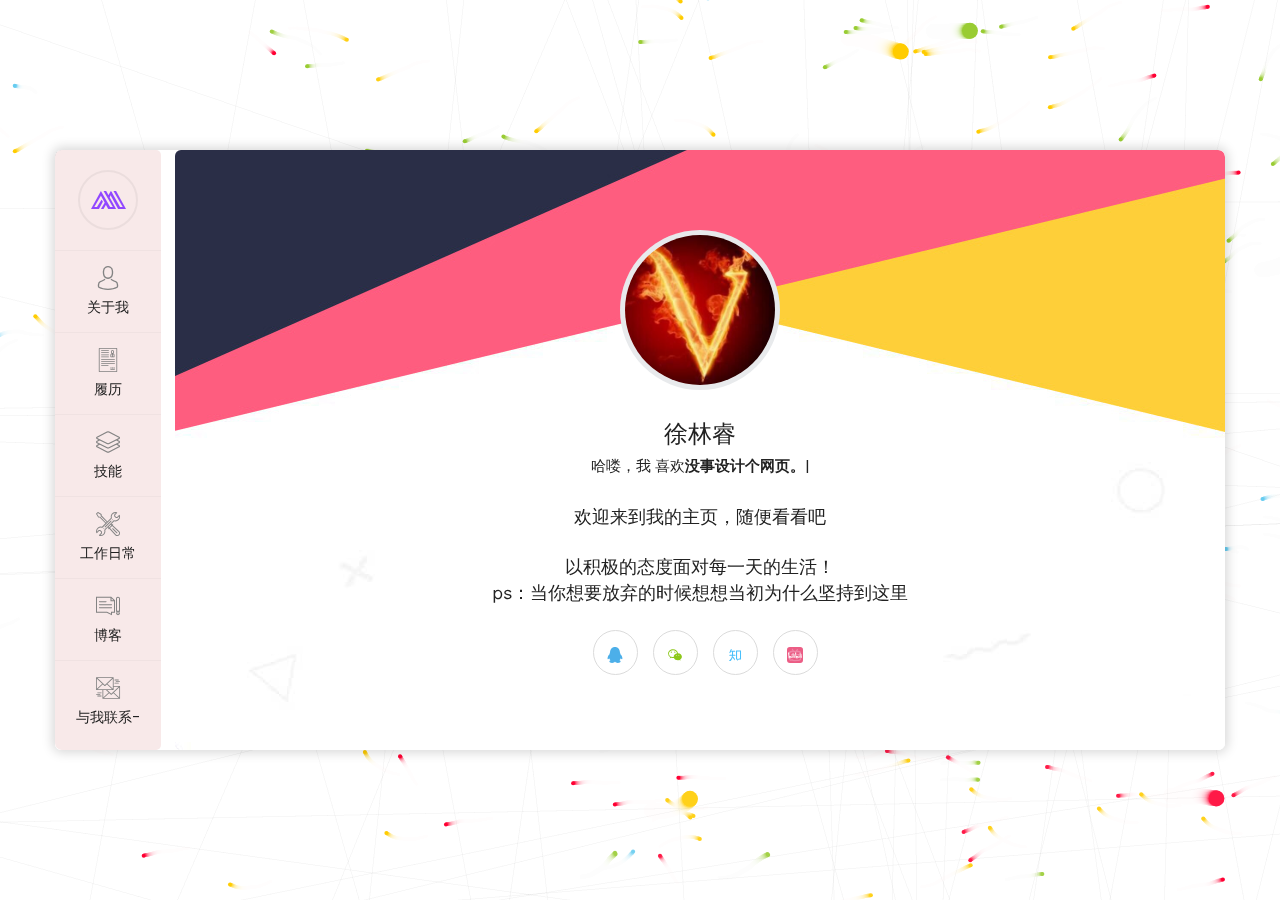
==== commit ad942953: "Add files via upload" ====
--- a/index.html
+++ b/index.html
@@ -271,7 +271,7 @@
                         <!-- card item --><!--履历-->
                         <div class="card-resume card-item" id="resume" style="background-image:url(images/background/2.jpg)">
                             <div class="card-inner">
-                                <h4 class="title">履历</h4><!--标题-->
+                                <h4 class="title"><br>履历</h4><!--标题-->
                                 <div class="row clearfix">
                                     <!--Column-->
                                     <div class="timeline-column col-md-6 col-sm-12 col-xs-12">
@@ -350,47 +350,47 @@
                         <!-- card item --><!--掌握的技能-->
                         <div class="card-services card-item" id="services" style="background-image:url(images/background/2.jpg)">
                             <div class="card-inner">
-                                <h4 class="title">技能</h4>
+                                <h4 class="title"><br>技能</h4>
                                 <div class="row">
                                     <div class="services-block col-md-6">
                                         <div class="inner-box">
                                             <div class="icon-box"><span class="icon flaticon-pen-tool"></span></div>
-                                            <h4><a href="blog-single.html">电路设计</a></h4>
+                                            <h4><a href="#">电路设计</a></h4>
                                             <div class="text">虽然现在不能搞一些原创，但是开源项目还是能玩一玩的</div>
                                         </div> 
                                     </div>
                                     <div class="services-block col-md-6">
                                         <div class="inner-box">
                                             <div class="icon-box"><span class="icon flaticon-folder"></span></div>
-                                            <h4><a href="blog-single.html">网页设计</a></h4>
+                                            <h4><a href="#">网页设计</a></h4>
                                             <div class="text">前端工作，懂得都懂，js差一点</div>
                                         </div> 
                                     </div>
                                     <div class="services-block col-md-6">
                                         <div class="inner-box">
                                             <div class="icon-box"><span class="icon flaticon-computer"></span></div>
-                                            <h4><a href="blog-single.html">赛车设计驾驶</a></h4>
+                                            <h4><a href="#">赛车设计驾驶</a></h4>
                                             <div class="text">不会造车的车手我猜不是一个好车手</div>
                                         </div> 
                                     </div>
                                     <div class="services-block col-md-6">
                                         <div class="inner-box">
                                             <div class="icon-box"><span class="icon flaticon-layers-1"></span></div>
-                                            <h4><a href="blog-single.html">动手diy</a></h4>
+                                            <h4><a href="#">动手diy</a></h4>
                                             <div class="text">不妨想一下我掌握多少工具的使用</div>
                                         </div> 
                                     </div>
                                     <div class="services-block col-md-6">
                                         <div class="inner-box">
                                             <div class="icon-box"><span class="icon flaticon-web-design"></span></div>
-                                            <h4><a href="blog-single.html">机械设计</a></h4>
+                                            <h4><a href="skill/machine.html">机械设计</a></h4>
                                             <div class="text">本职工作不能丢是吧 </div>
                                         </div> 
                                     </div>
                                     <div class="services-block col-md-6">
                                         <div class="inner-box">
                                             <div class="icon-box"><span class="icon flaticon-photo-camera"></span></div>
-                                            <h4><a href="blog-single.html">运动旅行</a></h4>
+                                            <h4><a href="#">运动旅行</a></h4>
                                             <div class="text">喜欢旅行和运动的挥洒汗水</div>
                                         </div> 
                                     </div>
@@ -402,7 +402,7 @@
                         <!-- card item --><!--工作日常-->
                         <div class="card-projects card-item" id="work" style="background-image:url(images/background/2.jpg)">
                             <div class="card-inner">
-                                <h4 class="title">工作日常</h4>
+                                <h4 class="title"><br>工作日常</h4>
                                 <div class="row">
                                     <div class="projects-block col-md-6">
                                         <div class="inner-box">
@@ -509,6 +509,82 @@
                         <div class="card-blog card-item" id="blog" style="background-image:url(images/background/2.jpg)">
                             <div class="card-inner">
                                 <h4 class="title"><br>博客(心情)</h4>
+								
+								<!--博客-->
+                                <div class="news-block">
+                                    <div class="inner-box">
+                                        <div class="image">
+                                            <img src="images/resource/blog-10.jpg" alt="" width="700" height="300">
+                                            <div class="overlay">
+                                                <a class="link-btn" href="blog/blog10.html">
+                                                    <i class="fa fa-link"></i>
+                                                </a>                                
+                                            </div>
+                                        </div>
+                                        <div class="date"><strong>06.13</strong> <br>2023</div>
+                                        <div class="lower-content">
+                                            <h4><a href="blog/blog10.html">获奖啦</a></h4>
+                                            <div class="post-meta">by XLR  /  <span>Design</span></div>
+                                        </div>
+                                    </div>
+                                </div>
+								
+								<!--博客-->
+                                <div class="news-block">
+                                    <div class="inner-box">
+                                        <div class="image">
+                                            <img src="images/resource/blog-9.jpg" alt="" width="700" height="300">
+                                            <div class="overlay">
+                                                <a class="link-btn" href="blog/blog9.html">
+                                                    <i class="fa fa-link"></i>
+                                                </a>                                
+                                            </div>
+                                        </div>
+                                        <div class="date"><strong>06.12</strong> <br>2023</div>
+                                        <div class="lower-content">
+                                            <h4><a href="blog/blog9.html">出门拉练</a></h4>
+                                            <div class="post-meta">by XLR  /  <span>Design</span></div>
+                                        </div>
+                                    </div>
+                                </div>
+								
+								<!--博客-->
+                                <div class="news-block">
+                                    <div class="inner-box">
+                                        <div class="image">
+                                            <img src="images/resource/blog-8.jpg" alt="" width="700" height="300">
+                                            <div class="overlay">
+                                                <a class="link-btn" href="blog/blog8.html">
+                                                    <i class="fa fa-link"></i>
+                                                </a>                                
+                                            </div>
+                                        </div>
+                                        <div class="date"><strong>06.07</strong> <br>2023</div>
+                                        <div class="lower-content">
+                                            <h4><a href="blog/blog8.html">新车到手</a></h4>
+                                            <div class="post-meta">by XLR  /  <span>Design</span></div>
+                                        </div>
+                                    </div>
+                                </div>
+								
+								<!--博客-->
+                                <div class="news-block">
+                                    <div class="inner-box">
+                                        <div class="image">
+                                            <img src="images/resource/blog-7.jpg" alt="" width="700" height="300">
+                                            <div class="overlay">
+                                                <a class="link-btn" href="blog/blog7.html">
+                                                    <i class="fa fa-link"></i>
+                                                </a>                                
+                                            </div>
+                                        </div>
+                                        <div class="date"><strong>06.06</strong> <br>2023</div>
+                                        <div class="lower-content">
+                                            <h4><a href="blog/blog7.html">出去逛一逛</a></h4>
+                                            <div class="post-meta">by XLR  /  <span>Design</span></div>
+                                        </div>
+                                    </div>
+                                </div>
 								
 								<!--博客-->
                                 <div class="news-block">
